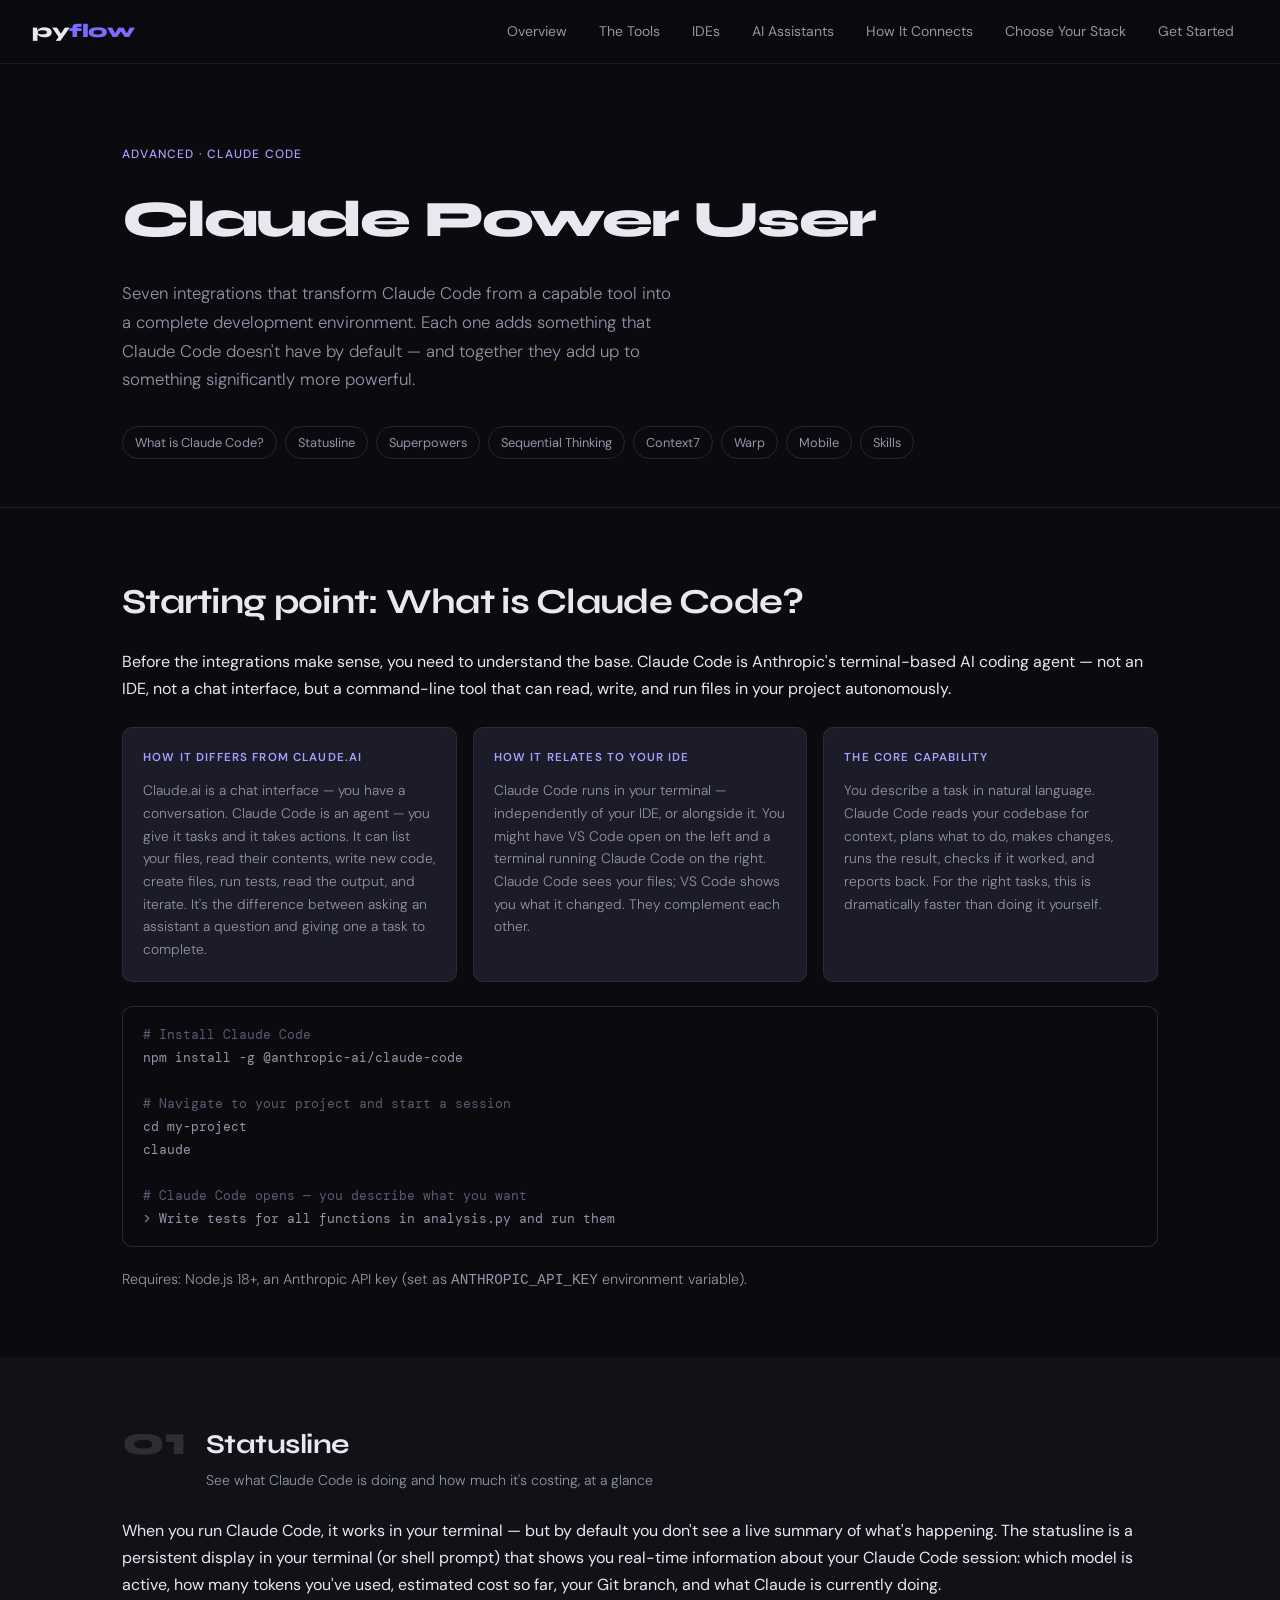
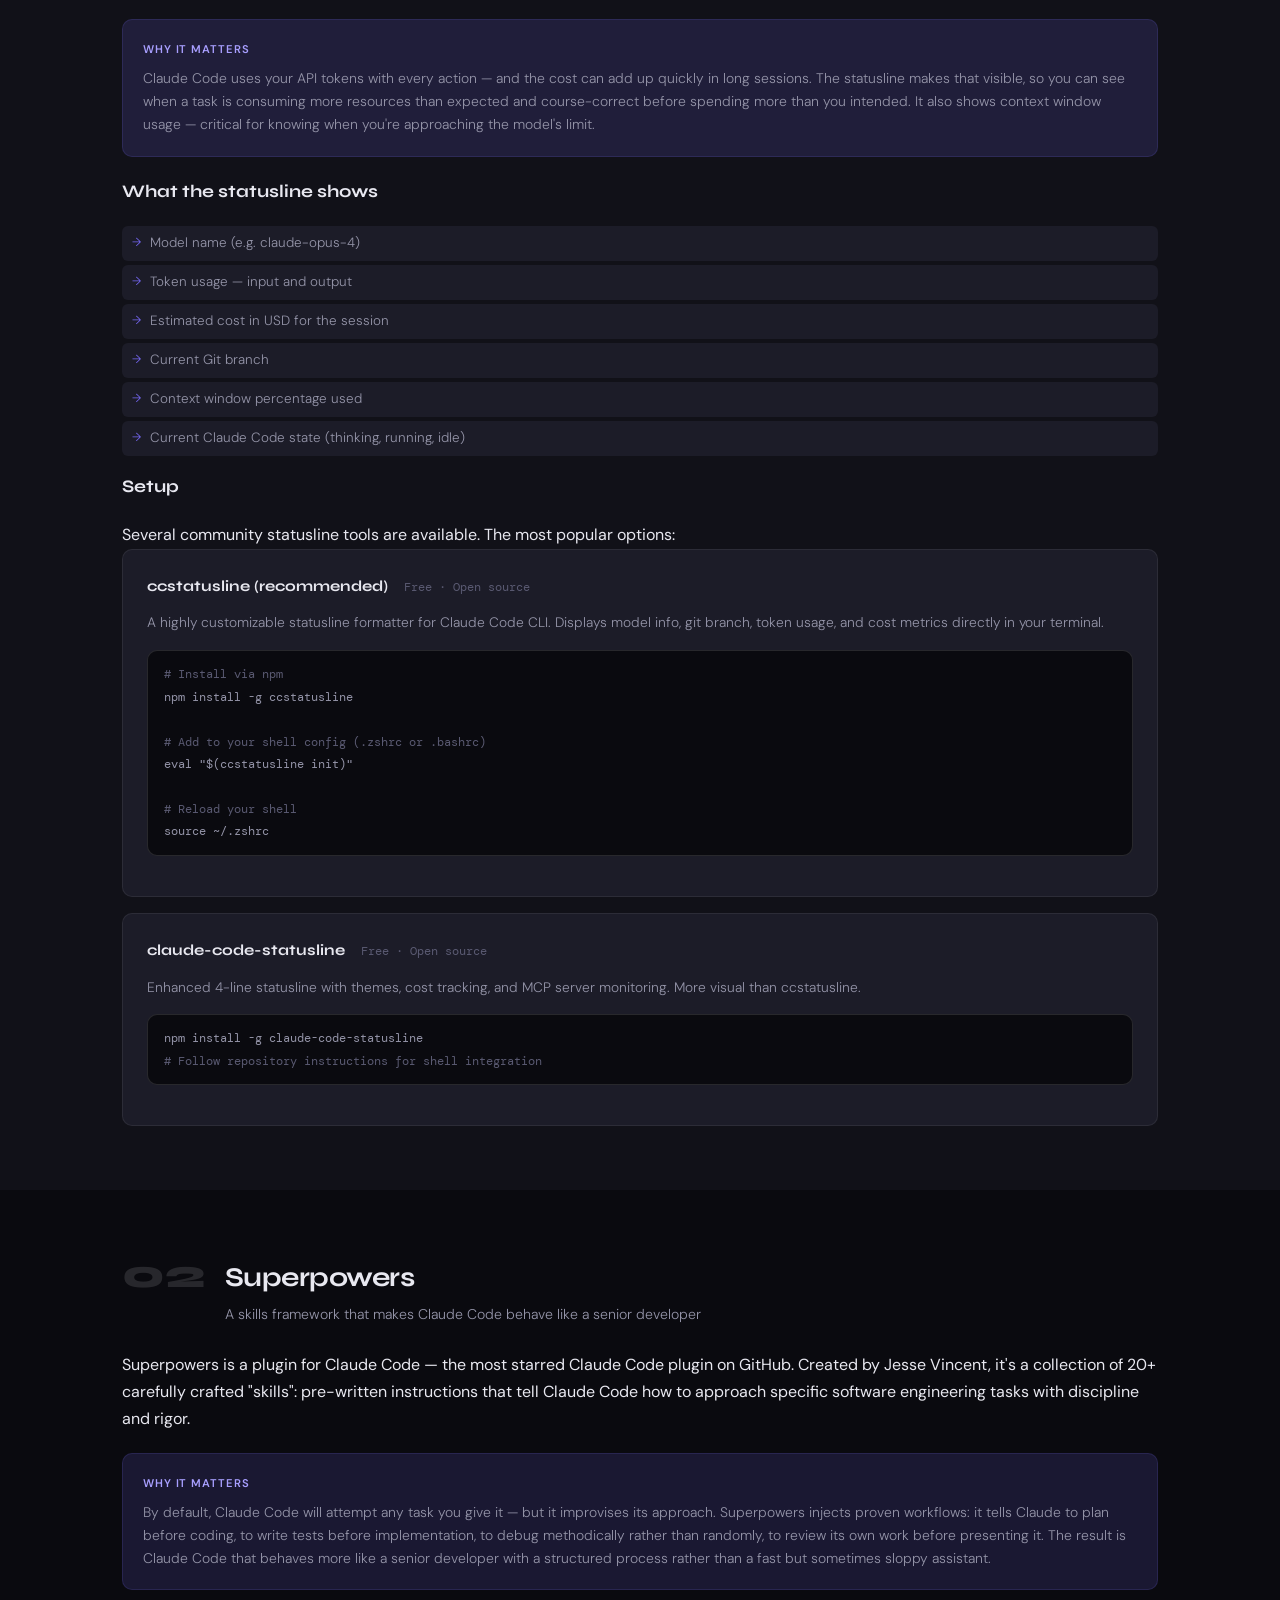
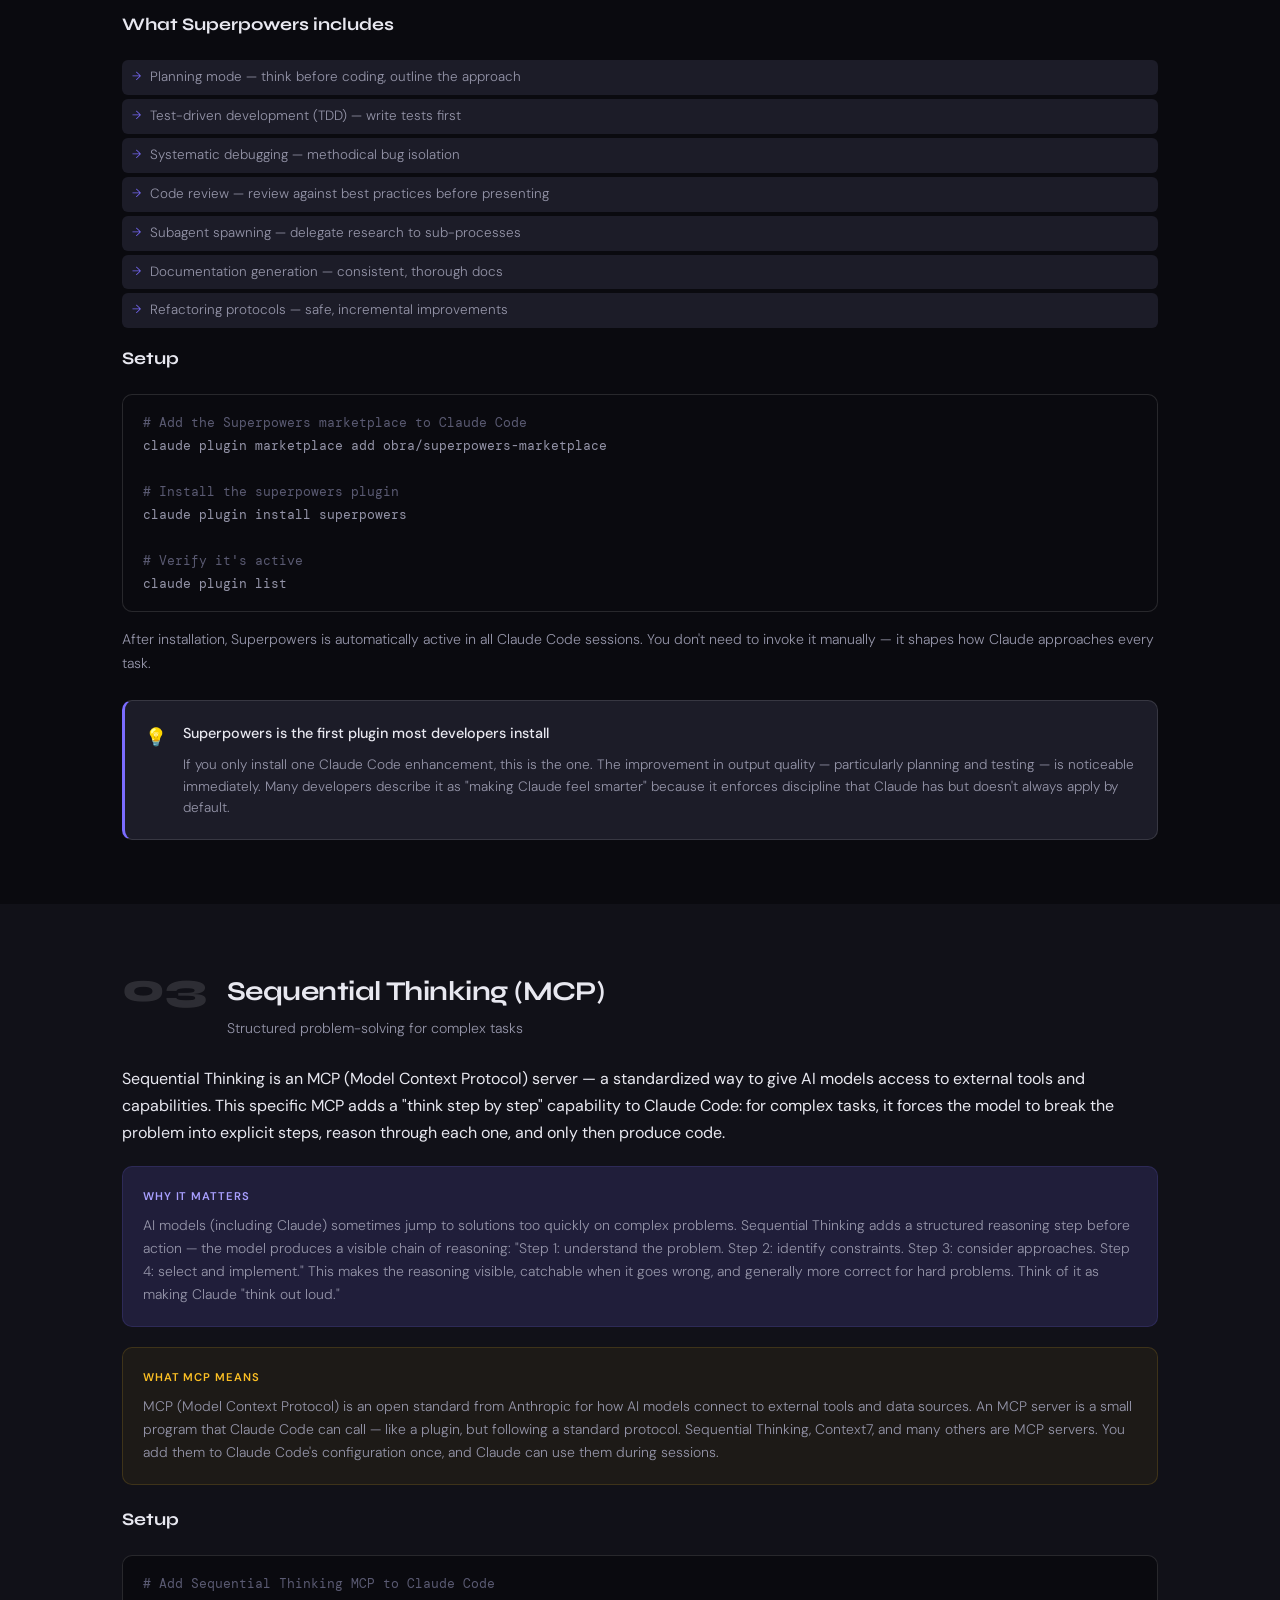
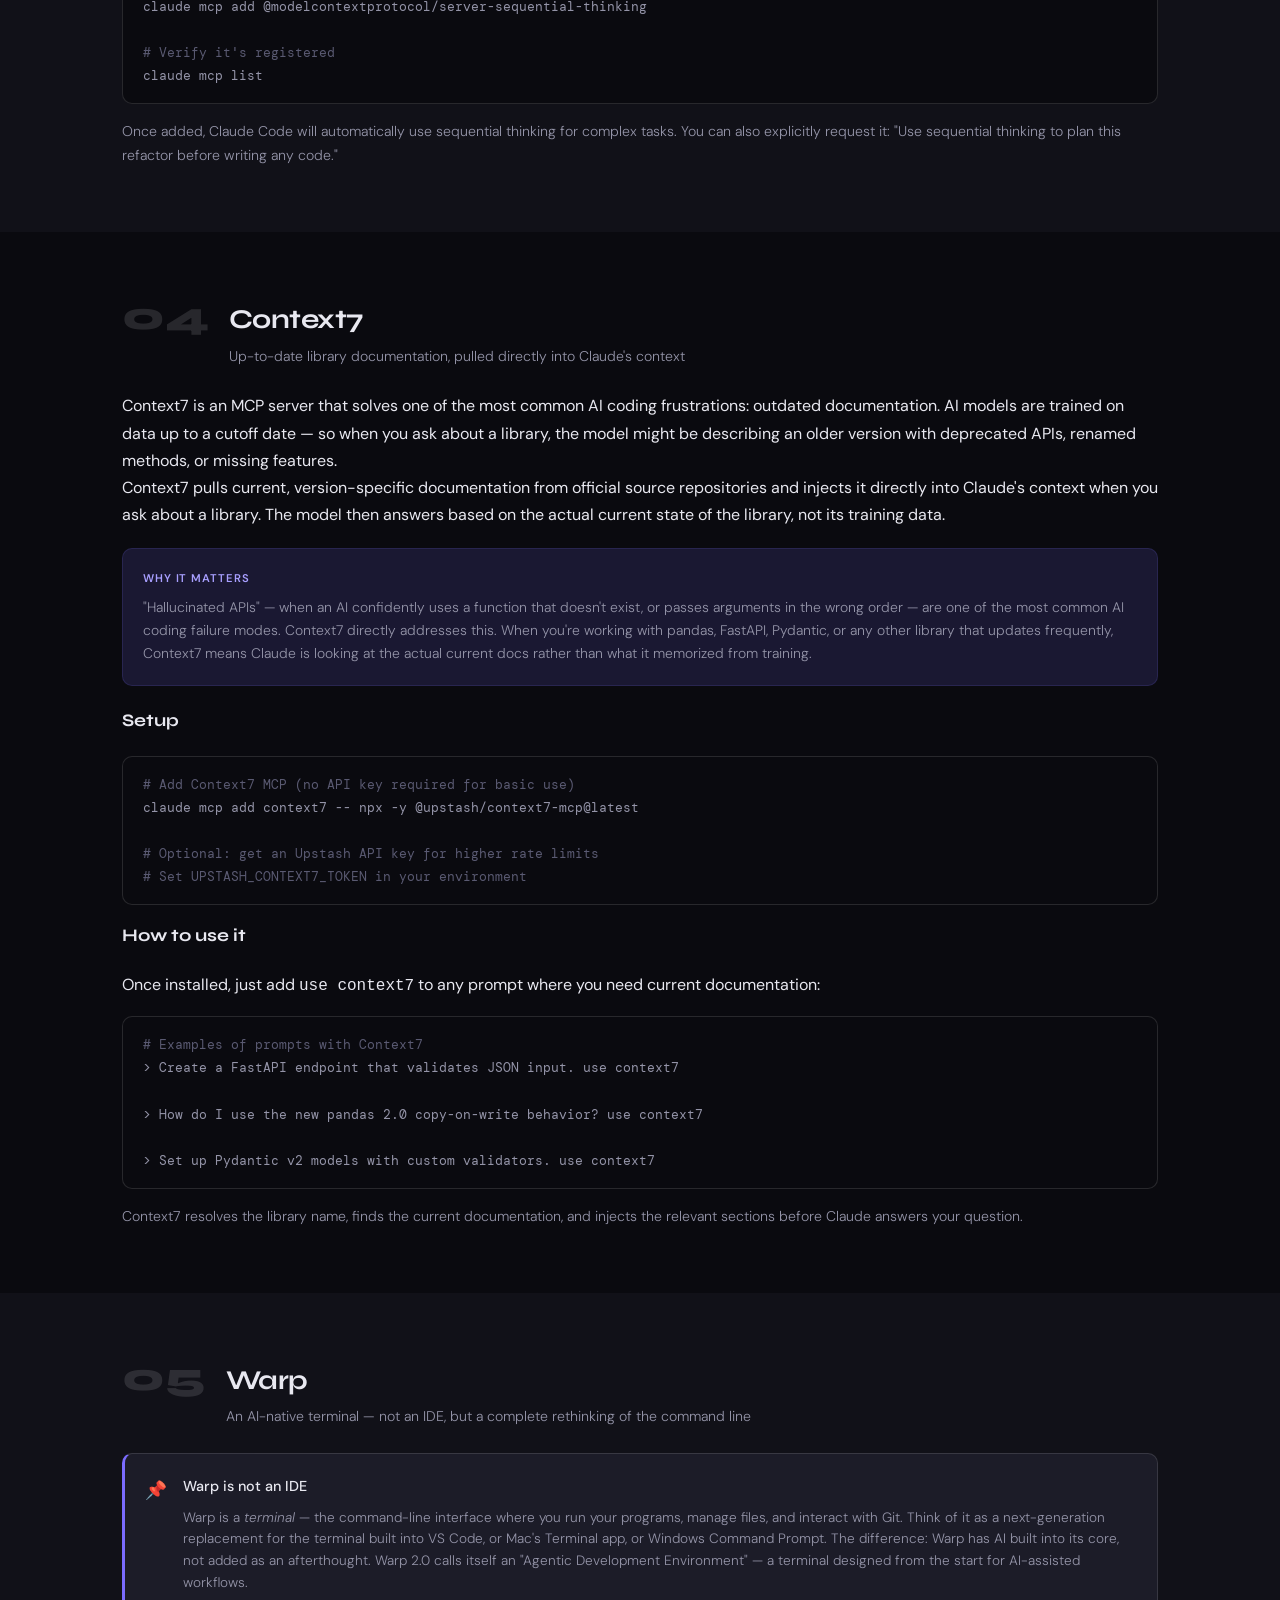
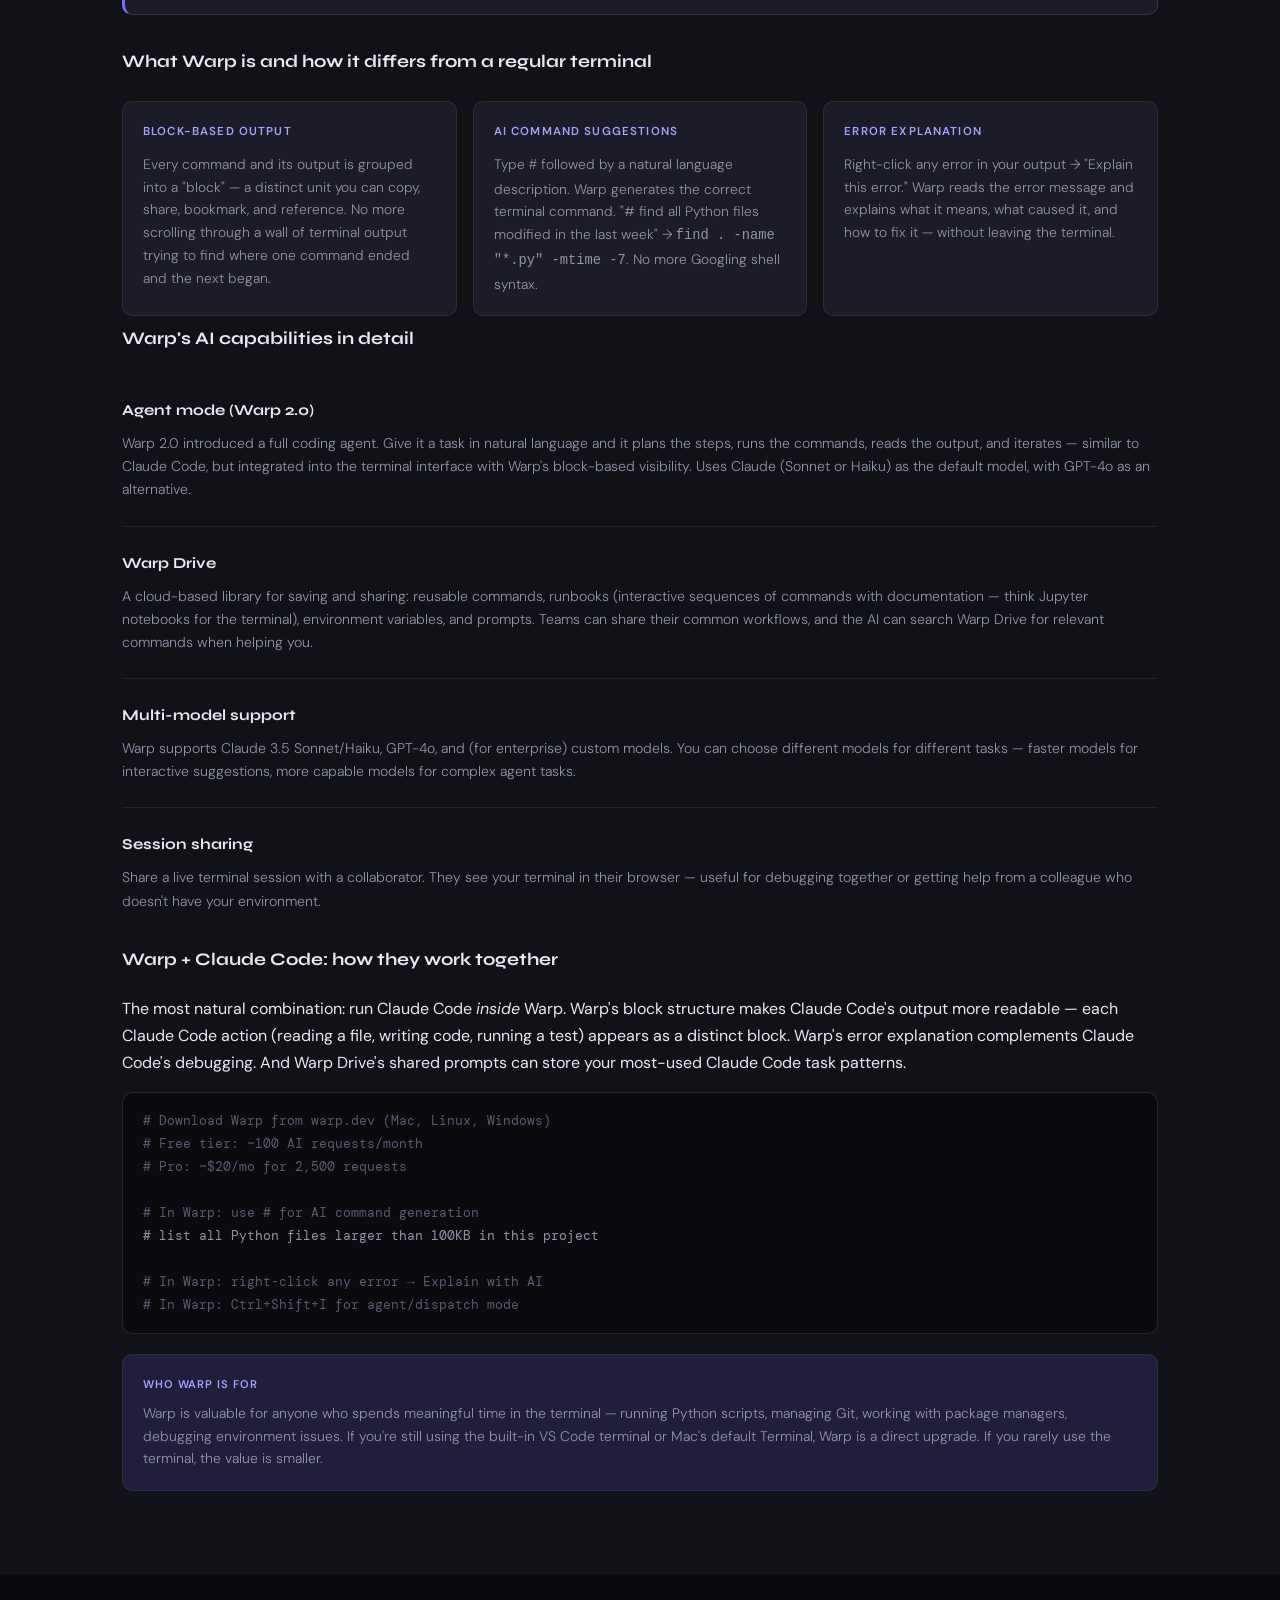
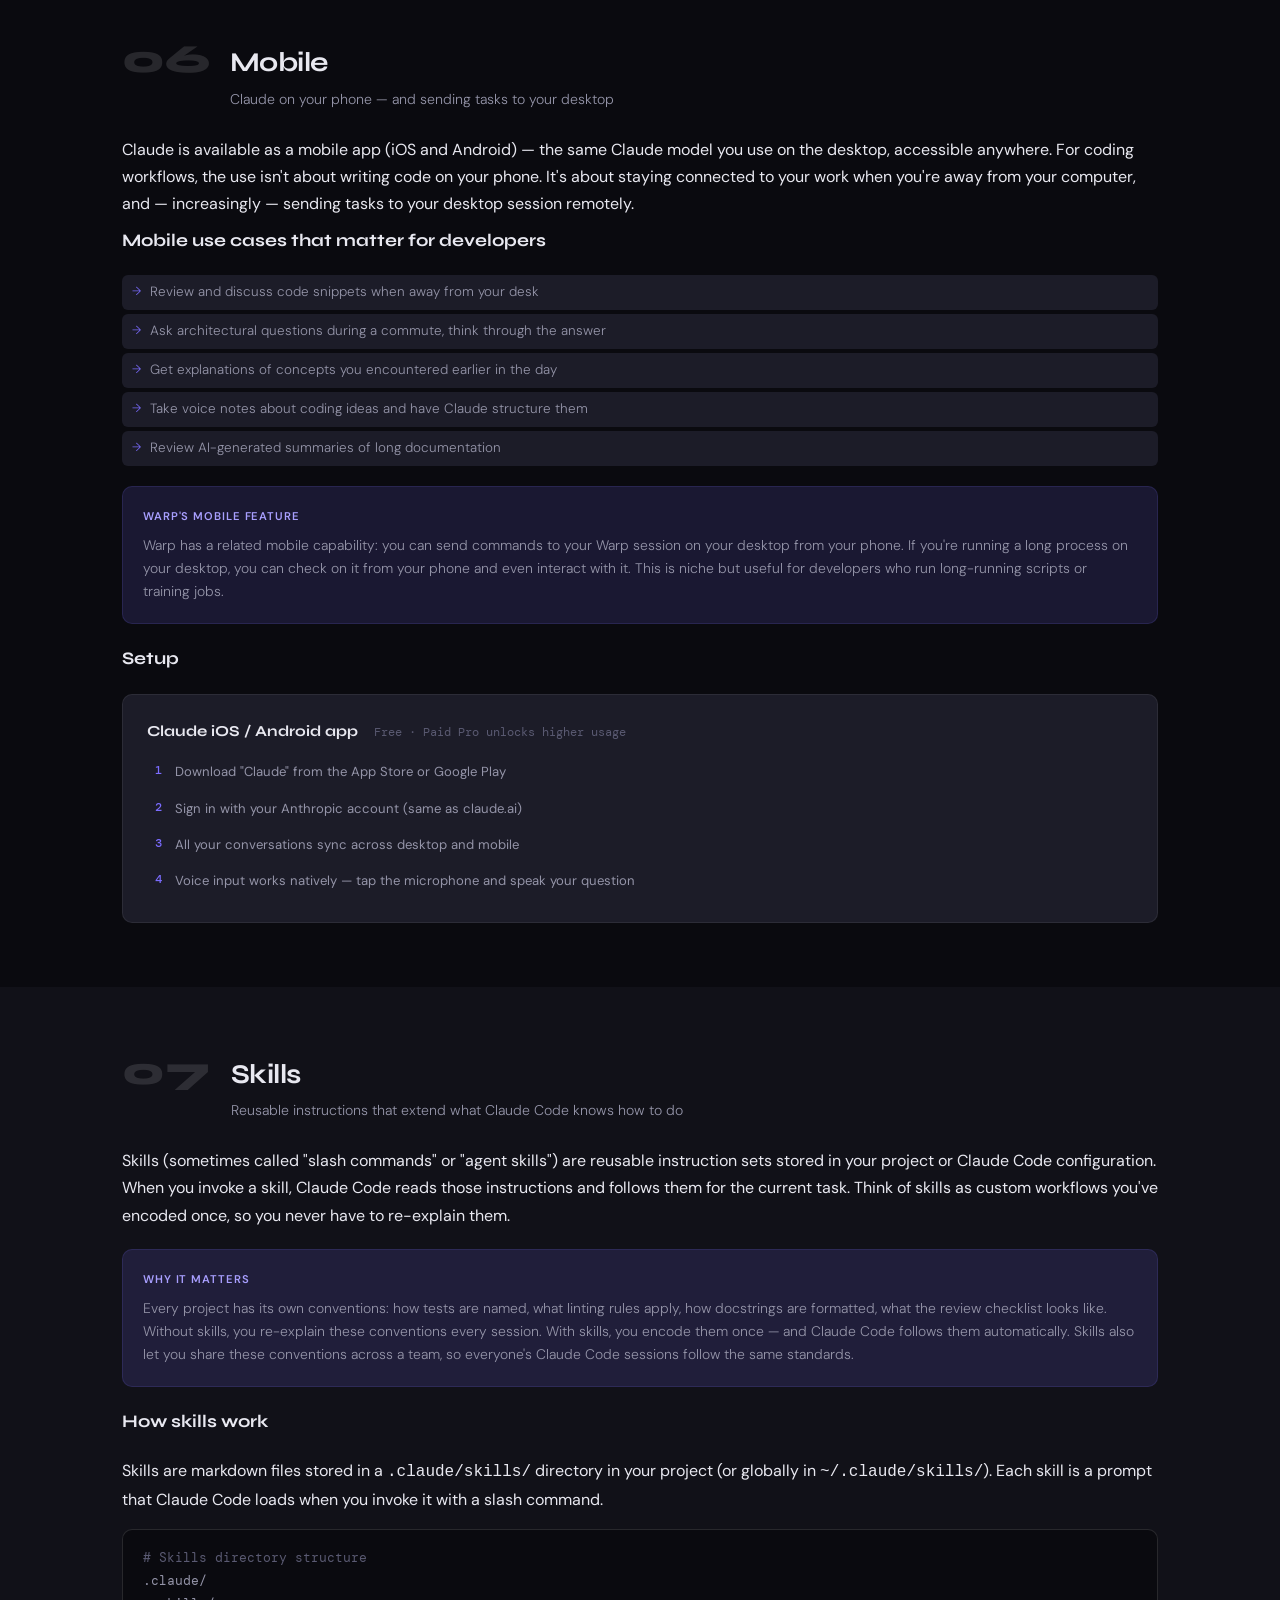
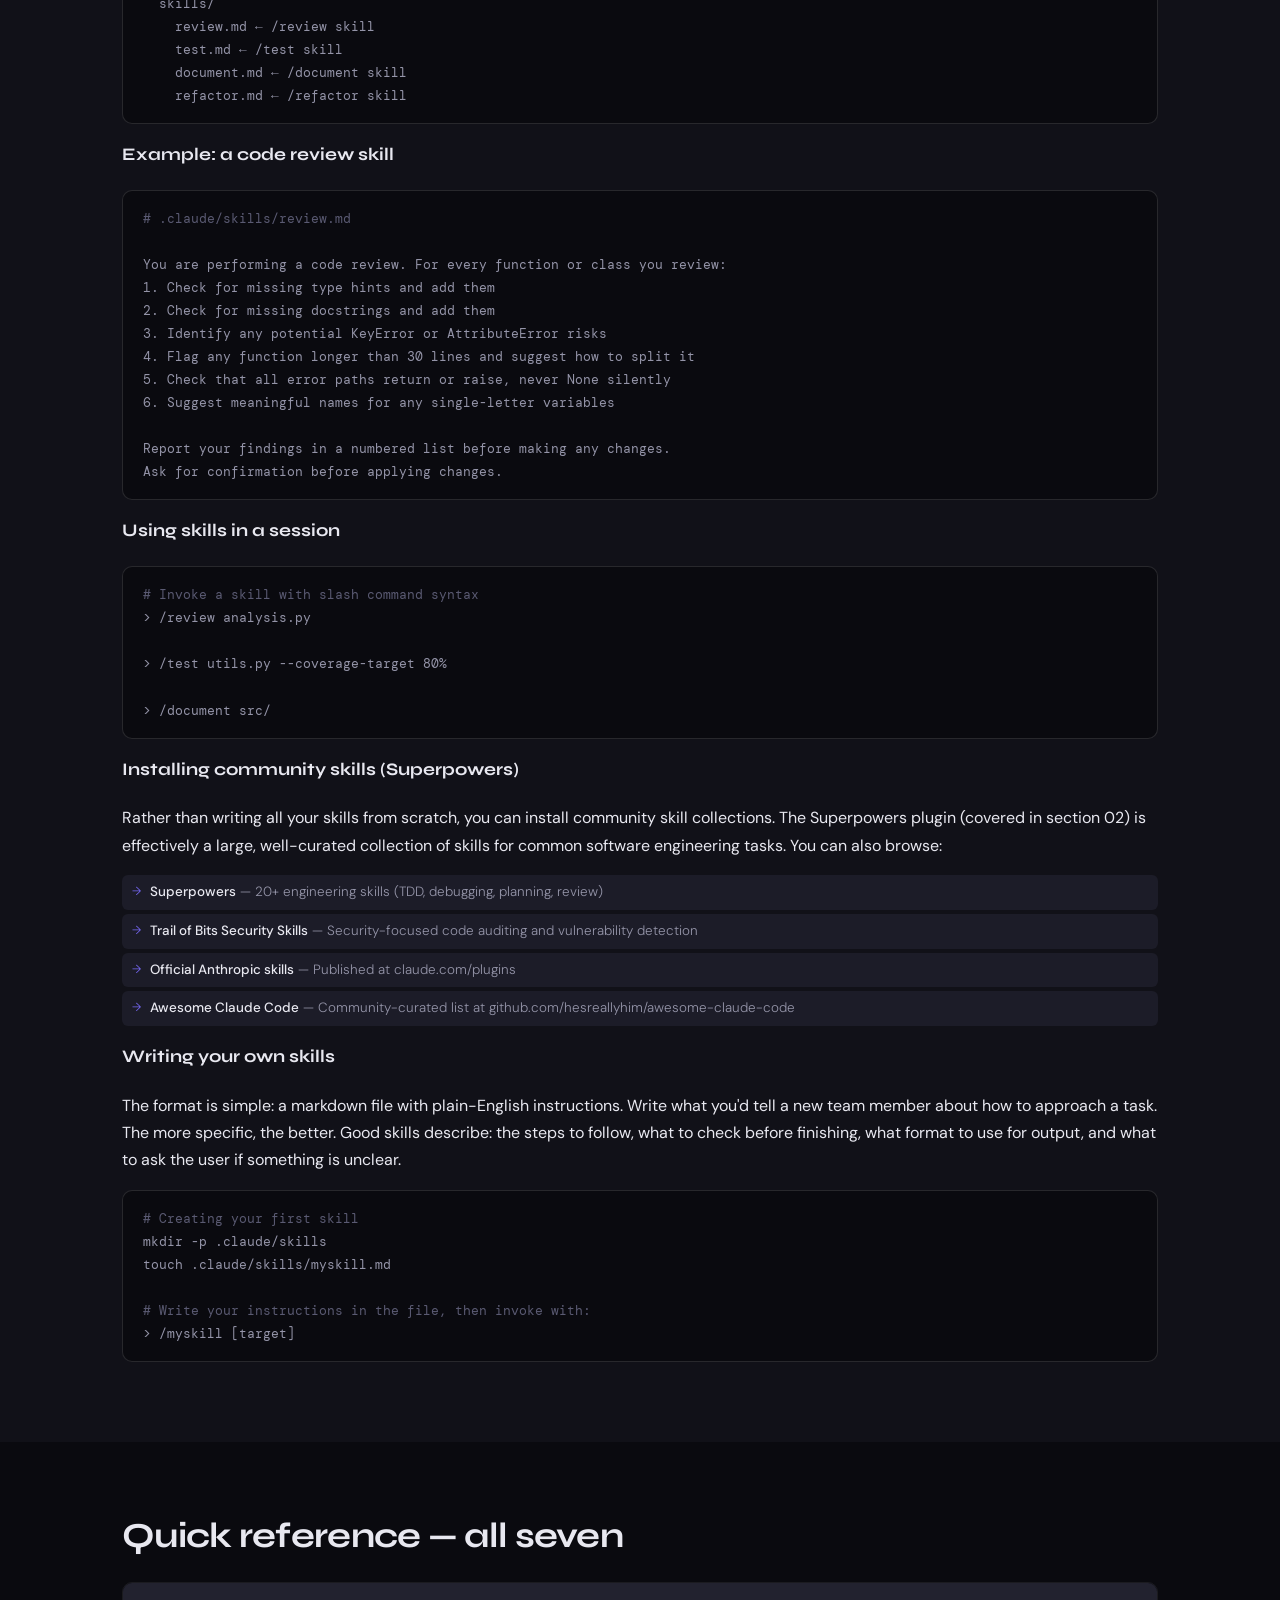
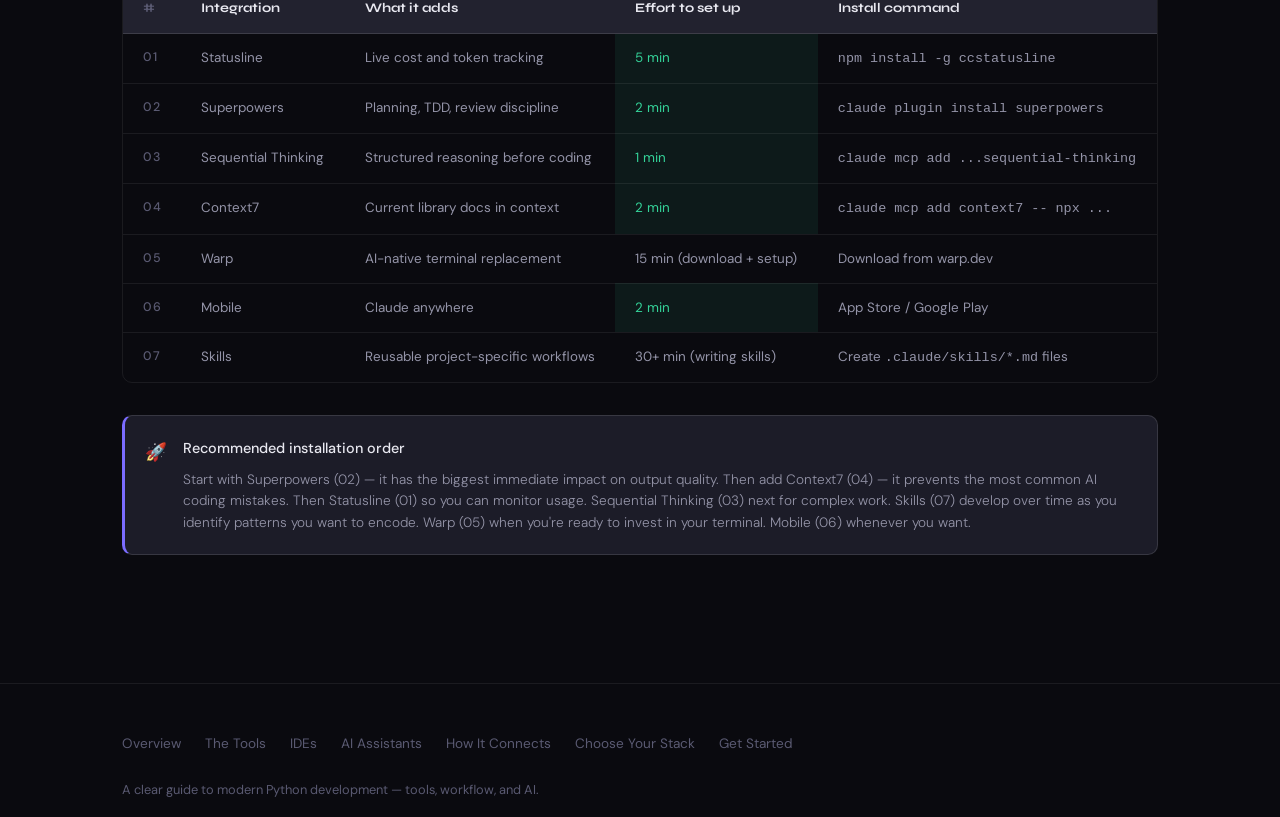
==== claude-power.html @ 57eb4341 "Add files via upload" ====
<!DOCTYPE html>
<html lang="en">
<head>
<meta charset="UTF-8">
<meta name="viewport" content="width=device-width, initial-scale=1.0">
<title>Claude Power User — Advanced Integrations</title>
<link rel="preconnect" href="https://fonts.googleapis.com">
<link href="https://fonts.googleapis.com/css2?family=Syne:wght@400;500;600;700;800&family=DM+Sans:ital,opsz,wght@0,9..40,300;0,9..40,400;0,9..40,500;1,9..40,300&family=DM+Mono:wght@400;500&display=swap" rel="stylesheet">
<link rel="stylesheet" href="style.css">
<link rel="stylesheet" href="ide-styles.css">
</head>
<body>

<nav class="nav">
  <a href="index.html" class="nav-logo">py<span>flow</span></a>
  <div class="nav-links">
    <a href="index.html">Overview</a>
    <a href="tools.html">The Tools</a>
    <a href="ides.html">IDEs</a>
    <a href="ai-assistants.html">AI Assistants</a>
    <a href="workflow.html">How It Connects</a>
    <a href="stacks.html">Choose Your Stack</a>
    <a href="start.html">Get Started</a>
  </div>
  <button class="nav-mobile-toggle" onclick="toggleMobileNav()">☰</button>
</nav>
<div class="mobile-nav" id="mobileNav">
  <a href="index.html">Overview</a>
  <a href="tools.html">The Tools</a>
  <a href="ides.html">IDEs</a>
  <a href="ai-assistants.html">AI Assistants</a>
  <a href="workflow.html">How It Connects</a>
  <a href="stacks.html">Choose Your Stack</a>
  <a href="start.html">Get Started</a>
</div>

<main>

<div class="page-hero" style="border-bottom-color: rgba(123,108,255,0.2);">
  <div class="container">
    <div class="page-eyebrow" style="color: var(--accent2);">Advanced · Claude Code</div>
    <h1 class="page-title">Claude Power User</h1>
    <p class="page-sub">Seven integrations that transform Claude Code from a capable tool into a complete development environment. Each one adds something that Claude Code doesn't have by default — and together they add up to something significantly more powerful.</p>
    <div class="toc">
      <a href="#what-is-claude-code">What is Claude Code?</a>
      <a href="#statusline">Statusline</a>
      <a href="#superpowers">Superpowers</a>
      <a href="#thinking">Sequential Thinking</a>
      <a href="#context7">Context7</a>
      <a href="#warp">Warp</a>
      <a href="#mobile">Mobile</a>
      <a href="#skills">Skills</a>
    </div>
  </div>
</div>

<!-- What is Claude Code -->
<section class="tool-section" id="what-is-claude-code">
  <div class="container">
    <h2 class="section-title">Starting point: What is Claude Code?</h2>
    <p>Before the integrations make sense, you need to understand the base. Claude Code is Anthropic's terminal-based AI coding agent — not an IDE, not a chat interface, but a command-line tool that can read, write, and run files in your project autonomously.</p>

    <div class="ide-explainer-grid">
      <div class="ide-explainer-card">
        <div class="iec-label">How it differs from claude.ai</div>
        <p>Claude.ai is a chat interface — you have a conversation. Claude Code is an agent — you give it tasks and it takes actions. It can list your files, read their contents, write new code, create files, run tests, read the output, and iterate. It's the difference between asking an assistant a question and giving one a task to complete.</p>
      </div>
      <div class="ide-explainer-card">
        <div class="iec-label">How it relates to your IDE</div>
        <p>Claude Code runs in your terminal — independently of your IDE, or alongside it. You might have VS Code open on the left and a terminal running Claude Code on the right. Claude Code sees your files; VS Code shows you what it changed. They complement each other.</p>
      </div>
      <div class="ide-explainer-card">
        <div class="iec-label">The core capability</div>
        <p>You describe a task in natural language. Claude Code reads your codebase for context, plans what to do, makes changes, runs the result, checks if it worked, and reports back. For the right tasks, this is dramatically faster than doing it yourself.</p>
      </div>
    </div>

    <div class="code-block" style="margin-top: 1.5rem;">
      <div class="code-comment"># Install Claude Code</div>
      npm install -g @anthropic-ai/claude-code<br><br>
      <div class="code-comment"># Navigate to your project and start a session</div>
      cd my-project<br>
      claude<br><br>
      <div class="code-comment"># Claude Code opens — you describe what you want</div>
      > Write tests for all functions in analysis.py and run them
    </div>

    <p style="margin-top: 1.25rem; color: var(--text2); font-size: 0.9rem; font-weight: 300;">Requires: Node.js 18+, an Anthropic API key (set as <code>ANTHROPIC_API_KEY</code> environment variable).</p>
  </div>
</section>

<!-- Statusline -->
<section class="tool-section alt-bg" id="statusline">
  <div class="container">
    <div class="integration-header">
      <div class="int-num">01</div>
      <div>
        <h2>Statusline</h2>
        <div class="int-sub">See what Claude Code is doing and how much it's costing, at a glance</div>
      </div>
    </div>

    <p>When you run Claude Code, it works in your terminal — but by default you don't see a live summary of what's happening. The statusline is a persistent display in your terminal (or shell prompt) that shows you real-time information about your Claude Code session: which model is active, how many tokens you've used, estimated cost so far, your Git branch, and what Claude is currently doing.</p>

    <div class="int-why">
      <div class="int-why-label">Why it matters</div>
      <p>Claude Code uses your API tokens with every action — and the cost can add up quickly in long sessions. The statusline makes that visible, so you can see when a task is consuming more resources than expected and course-correct before spending more than you intended. It also shows context window usage — critical for knowing when you're approaching the model's limit.</p>
    </div>

    <h3 class="sub-section-title">What the statusline shows</h3>
    <div class="int-features">
      <div class="int-feature">Model name (e.g. claude-opus-4)</div>
      <div class="int-feature">Token usage — input and output</div>
      <div class="int-feature">Estimated cost in USD for the session</div>
      <div class="int-feature">Current Git branch</div>
      <div class="int-feature">Context window percentage used</div>
      <div class="int-feature">Current Claude Code state (thinking, running, idle)</div>
    </div>

    <h3 class="sub-section-title">Setup</h3>
    <p>Several community statusline tools are available. The most popular options:</p>

    <div class="setup-options">
      <div class="setup-option">
        <div class="so-header">
          <div class="so-name">ccstatusline (recommended)</div>
          <div class="so-cost">Free · Open source</div>
        </div>
        <p>A highly customizable statusline formatter for Claude Code CLI. Displays model info, git branch, token usage, and cost metrics directly in your terminal.</p>
        <div class="code-block small">
          <div class="code-comment"># Install via npm</div>
          npm install -g ccstatusline<br><br>
          <div class="code-comment"># Add to your shell config (.zshrc or .bashrc)</div>
          eval "$(ccstatusline init)"<br><br>
          <div class="code-comment"># Reload your shell</div>
          source ~/.zshrc
        </div>
      </div>
      <div class="setup-option">
        <div class="so-header">
          <div class="so-name">claude-code-statusline</div>
          <div class="so-cost">Free · Open source</div>
        </div>
        <p>Enhanced 4-line statusline with themes, cost tracking, and MCP server monitoring. More visual than ccstatusline.</p>
        <div class="code-block small">
          npm install -g claude-code-statusline<br>
          <div class="code-comment"># Follow repository instructions for shell integration</div>
        </div>
      </div>
    </div>
  </div>
</section>

<!-- Superpowers -->
<section class="tool-section" id="superpowers">
  <div class="container">
    <div class="integration-header">
      <div class="int-num">02</div>
      <div>
        <h2>Superpowers</h2>
        <div class="int-sub">A skills framework that makes Claude Code behave like a senior developer</div>
      </div>
    </div>

    <p>Superpowers is a plugin for Claude Code — the most starred Claude Code plugin on GitHub. Created by Jesse Vincent, it's a collection of 20+ carefully crafted "skills": pre-written instructions that tell Claude Code how to approach specific software engineering tasks with discipline and rigor.</p>

    <div class="int-why">
      <div class="int-why-label">Why it matters</div>
      <p>By default, Claude Code will attempt any task you give it — but it improvises its approach. Superpowers injects proven workflows: it tells Claude to plan before coding, to write tests before implementation, to debug methodically rather than randomly, to review its own work before presenting it. The result is Claude Code that behaves more like a senior developer with a structured process rather than a fast but sometimes sloppy assistant.</p>
    </div>

    <h3 class="sub-section-title">What Superpowers includes</h3>
    <div class="int-features">
      <div class="int-feature">Planning mode — think before coding, outline the approach</div>
      <div class="int-feature">Test-driven development (TDD) — write tests first</div>
      <div class="int-feature">Systematic debugging — methodical bug isolation</div>
      <div class="int-feature">Code review — review against best practices before presenting</div>
      <div class="int-feature">Subagent spawning — delegate research to sub-processes</div>
      <div class="int-feature">Documentation generation — consistent, thorough docs</div>
      <div class="int-feature">Refactoring protocols — safe, incremental improvements</div>
    </div>

    <h3 class="sub-section-title">Setup</h3>
    <div class="code-block">
      <div class="code-comment"># Add the Superpowers marketplace to Claude Code</div>
      claude plugin marketplace add obra/superpowers-marketplace<br><br>
      <div class="code-comment"># Install the superpowers plugin</div>
      claude plugin install superpowers<br><br>
      <div class="code-comment"># Verify it's active</div>
      claude plugin list
    </div>
    <p style="margin-top: 0.75rem; font-size: 0.88rem; color: var(--text2); font-weight: 300;">After installation, Superpowers is automatically active in all Claude Code sessions. You don't need to invoke it manually — it shapes how Claude approaches every task.</p>

    <div class="callout">
      <div class="callout-icon">💡</div>
      <div>
        <strong>Superpowers is the first plugin most developers install</strong>
        <p>If you only install one Claude Code enhancement, this is the one. The improvement in output quality — particularly planning and testing — is noticeable immediately. Many developers describe it as "making Claude feel smarter" because it enforces discipline that Claude has but doesn't always apply by default.</p>
      </div>
    </div>
  </div>
</section>

<!-- Sequential Thinking -->
<section class="tool-section alt-bg" id="thinking">
  <div class="container">
    <div class="integration-header">
      <div class="int-num">03</div>
      <div>
        <h2>Sequential Thinking (MCP)</h2>
        <div class="int-sub">Structured problem-solving for complex tasks</div>
      </div>
    </div>

    <p>Sequential Thinking is an MCP (Model Context Protocol) server — a standardized way to give AI models access to external tools and capabilities. This specific MCP adds a "think step by step" capability to Claude Code: for complex tasks, it forces the model to break the problem into explicit steps, reason through each one, and only then produce code.</p>

    <div class="int-why">
      <div class="int-why-label">Why it matters</div>
      <p>AI models (including Claude) sometimes jump to solutions too quickly on complex problems. Sequential Thinking adds a structured reasoning step before action — the model produces a visible chain of reasoning: "Step 1: understand the problem. Step 2: identify constraints. Step 3: consider approaches. Step 4: select and implement." This makes the reasoning visible, catchable when it goes wrong, and generally more correct for hard problems. Think of it as making Claude "think out loud."</p>
    </div>

    <div class="int-why" style="background: rgba(251,191,36,0.05); border-color: rgba(251,191,36,0.15);">
      <div class="int-why-label" style="color: var(--neutral);">What MCP means</div>
      <p>MCP (Model Context Protocol) is an open standard from Anthropic for how AI models connect to external tools and data sources. An MCP server is a small program that Claude Code can call — like a plugin, but following a standard protocol. Sequential Thinking, Context7, and many others are MCP servers. You add them to Claude Code's configuration once, and Claude can use them during sessions.</p>
    </div>

    <h3 class="sub-section-title">Setup</h3>
    <div class="code-block">
      <div class="code-comment"># Add Sequential Thinking MCP to Claude Code</div>
      claude mcp add @modelcontextprotocol/server-sequential-thinking<br><br>
      <div class="code-comment"># Verify it's registered</div>
      claude mcp list
    </div>
    <p style="margin-top: 0.75rem; font-size: 0.88rem; color: var(--text2); font-weight: 300;">Once added, Claude Code will automatically use sequential thinking for complex tasks. You can also explicitly request it: "Use sequential thinking to plan this refactor before writing any code."</p>
  </div>
</section>

<!-- Context7 -->
<section class="tool-section" id="context7">
  <div class="container">
    <div class="integration-header">
      <div class="int-num">04</div>
      <div>
        <h2>Context7</h2>
        <div class="int-sub">Up-to-date library documentation, pulled directly into Claude's context</div>
      </div>
    </div>

    <p>Context7 is an MCP server that solves one of the most common AI coding frustrations: outdated documentation. AI models are trained on data up to a cutoff date — so when you ask about a library, the model might be describing an older version with deprecated APIs, renamed methods, or missing features.</p>

    <p>Context7 pulls current, version-specific documentation from official source repositories and injects it directly into Claude's context when you ask about a library. The model then answers based on the actual current state of the library, not its training data.</p>

    <div class="int-why">
      <div class="int-why-label">Why it matters</div>
      <p>"Hallucinated APIs" — when an AI confidently uses a function that doesn't exist, or passes arguments in the wrong order — are one of the most common AI coding failure modes. Context7 directly addresses this. When you're working with pandas, FastAPI, Pydantic, or any other library that updates frequently, Context7 means Claude is looking at the actual current docs rather than what it memorized from training.</p>
    </div>

    <h3 class="sub-section-title">Setup</h3>
    <div class="code-block">
      <div class="code-comment"># Add Context7 MCP (no API key required for basic use)</div>
      claude mcp add context7 -- npx -y @upstash/context7-mcp@latest<br><br>
      <div class="code-comment"># Optional: get an Upstash API key for higher rate limits</div>
      <div class="code-comment"># Set UPSTASH_CONTEXT7_TOKEN in your environment</div>
    </div>

    <h3 class="sub-section-title">How to use it</h3>
    <p>Once installed, just add <code>use context7</code> to any prompt where you need current documentation:</p>
    <div class="code-block">
      <div class="code-comment"># Examples of prompts with Context7</div>
      > Create a FastAPI endpoint that validates JSON input. use context7<br><br>
      > How do I use the new pandas 2.0 copy-on-write behavior? use context7<br><br>
      > Set up Pydantic v2 models with custom validators. use context7
    </div>
    <p style="margin-top: 0.75rem; font-size: 0.88rem; color: var(--text2); font-weight: 300;">Context7 resolves the library name, finds the current documentation, and injects the relevant sections before Claude answers your question.</p>
  </div>
</section>

<!-- Warp -->
<section class="tool-section alt-bg" id="warp">
  <div class="container">
    <div class="integration-header">
      <div class="int-num">05</div>
      <div>
        <h2>Warp</h2>
        <div class="int-sub">An AI-native terminal — not an IDE, but a complete rethinking of the command line</div>
      </div>
    </div>

    <div class="callout" style="margin-bottom: 2rem;">
      <div class="callout-icon">📌</div>
      <div>
        <strong>Warp is not an IDE</strong>
        <p>Warp is a <em>terminal</em> — the command-line interface where you run your programs, manage files, and interact with Git. Think of it as a next-generation replacement for the terminal built into VS Code, or Mac's Terminal app, or Windows Command Prompt. The difference: Warp has AI built into its core, not added as an afterthought. Warp 2.0 calls itself an "Agentic Development Environment" — a terminal designed from the start for AI-assisted workflows.</p>
      </div>
    </div>

    <h3 class="sub-section-title">What Warp is and how it differs from a regular terminal</h3>

    <div class="ide-explainer-grid">
      <div class="ide-explainer-card">
        <div class="iec-label">Block-based output</div>
        <p>Every command and its output is grouped into a "block" — a distinct unit you can copy, share, bookmark, and reference. No more scrolling through a wall of terminal output trying to find where one command ended and the next began.</p>
      </div>
      <div class="ide-explainer-card">
        <div class="iec-label">AI command suggestions</div>
        <p>Type <code>#</code> followed by a natural language description. Warp generates the correct terminal command. "# find all Python files modified in the last week" → <code>find . -name "*.py" -mtime -7</code>. No more Googling shell syntax.</p>
      </div>
      <div class="ide-explainer-card">
        <div class="iec-label">Error explanation</div>
        <p>Right-click any error in your output → "Explain this error." Warp reads the error message and explains what it means, what caused it, and how to fix it — without leaving the terminal.</p>
      </div>
    </div>

    <h3 class="sub-section-title">Warp's AI capabilities in detail</h3>

    <div class="depth-items">
      <div class="depth-item">
        <h3>Agent mode (Warp 2.0)</h3>
        <p>Warp 2.0 introduced a full coding agent. Give it a task in natural language and it plans the steps, runs the commands, reads the output, and iterates — similar to Claude Code, but integrated into the terminal interface with Warp's block-based visibility. Uses Claude (Sonnet or Haiku) as the default model, with GPT-4o as an alternative.</p>
      </div>
      <div class="depth-item">
        <h3>Warp Drive</h3>
        <p>A cloud-based library for saving and sharing: reusable commands, runbooks (interactive sequences of commands with documentation — think Jupyter notebooks for the terminal), environment variables, and prompts. Teams can share their common workflows, and the AI can search Warp Drive for relevant commands when helping you.</p>
      </div>
      <div class="depth-item">
        <h3>Multi-model support</h3>
        <p>Warp supports Claude 3.5 Sonnet/Haiku, GPT-4o, and (for enterprise) custom models. You can choose different models for different tasks — faster models for interactive suggestions, more capable models for complex agent tasks.</p>
      </div>
      <div class="depth-item">
        <h3>Session sharing</h3>
        <p>Share a live terminal session with a collaborator. They see your terminal in their browser — useful for debugging together or getting help from a colleague who doesn't have your environment.</p>
      </div>
    </div>

    <h3 class="sub-section-title">Warp + Claude Code: how they work together</h3>
    <p>The most natural combination: run Claude Code <em>inside</em> Warp. Warp's block structure makes Claude Code's output more readable — each Claude Code action (reading a file, writing code, running a test) appears as a distinct block. Warp's error explanation complements Claude Code's debugging. And Warp Drive's shared prompts can store your most-used Claude Code task patterns.</p>

    <div class="code-block">
      <div class="code-comment"># Download Warp from warp.dev (Mac, Linux, Windows)</div>
      <div class="code-comment"># Free tier: ~100 AI requests/month</div>
      <div class="code-comment"># Pro: ~$20/mo for 2,500 requests</div>
      <br>
      <div class="code-comment"># In Warp: use # for AI command generation</div>
      # list all Python files larger than 100KB in this project<br><br>
      <div class="code-comment"># In Warp: right-click any error → Explain with AI</div>
      <div class="code-comment"># In Warp: Ctrl+Shift+I for agent/dispatch mode</div>
    </div>

    <div class="int-why">
      <div class="int-why-label">Who Warp is for</div>
      <p>Warp is valuable for anyone who spends meaningful time in the terminal — running Python scripts, managing Git, working with package managers, debugging environment issues. If you're still using the built-in VS Code terminal or Mac's default Terminal, Warp is a direct upgrade. If you rarely use the terminal, the value is smaller.</p>
    </div>
  </div>
</section>

<!-- Mobile -->
<section class="tool-section" id="mobile">
  <div class="container">
    <div class="integration-header">
      <div class="int-num">06</div>
      <div>
        <h2>Mobile</h2>
        <div class="int-sub">Claude on your phone — and sending tasks to your desktop</div>
      </div>
    </div>

    <p>Claude is available as a mobile app (iOS and Android) — the same Claude model you use on the desktop, accessible anywhere. For coding workflows, the use isn't about writing code on your phone. It's about staying connected to your work when you're away from your computer, and — increasingly — sending tasks to your desktop session remotely.</p>

    <h3 class="sub-section-title">Mobile use cases that matter for developers</h3>

    <div class="int-features">
      <div class="int-feature">Review and discuss code snippets when away from your desk</div>
      <div class="int-feature">Ask architectural questions during a commute, think through the answer</div>
      <div class="int-feature">Get explanations of concepts you encountered earlier in the day</div>
      <div class="int-feature">Take voice notes about coding ideas and have Claude structure them</div>
      <div class="int-feature">Review AI-generated summaries of long documentation</div>
    </div>

    <div class="int-why">
      <div class="int-why-label">Warp's mobile feature</div>
      <p>Warp has a related mobile capability: you can send commands to your Warp session on your desktop from your phone. If you're running a long process on your desktop, you can check on it from your phone and even interact with it. This is niche but useful for developers who run long-running scripts or training jobs.</p>
    </div>

    <h3 class="sub-section-title">Setup</h3>
    <div class="setup-options">
      <div class="setup-option">
        <div class="so-header">
          <div class="so-name">Claude iOS / Android app</div>
          <div class="so-cost">Free · Paid Pro unlocks higher usage</div>
        </div>
        <div class="so-steps">
          <div class="so-step">Download "Claude" from the App Store or Google Play</div>
          <div class="so-step">Sign in with your Anthropic account (same as claude.ai)</div>
          <div class="so-step">All your conversations sync across desktop and mobile</div>
          <div class="so-step">Voice input works natively — tap the microphone and speak your question</div>
        </div>
      </div>
    </div>
  </div>
</section>

<!-- Skills -->
<section class="tool-section alt-bg" id="skills">
  <div class="container">
    <div class="integration-header">
      <div class="int-num">07</div>
      <div>
        <h2>Skills</h2>
        <div class="int-sub">Reusable instructions that extend what Claude Code knows how to do</div>
      </div>
    </div>

    <p>Skills (sometimes called "slash commands" or "agent skills") are reusable instruction sets stored in your project or Claude Code configuration. When you invoke a skill, Claude Code reads those instructions and follows them for the current task. Think of skills as custom workflows you've encoded once, so you never have to re-explain them.</p>

    <div class="int-why">
      <div class="int-why-label">Why it matters</div>
      <p>Every project has its own conventions: how tests are named, what linting rules apply, how docstrings are formatted, what the review checklist looks like. Without skills, you re-explain these conventions every session. With skills, you encode them once — and Claude Code follows them automatically. Skills also let you share these conventions across a team, so everyone's Claude Code sessions follow the same standards.</p>
    </div>

    <h3 class="sub-section-title">How skills work</h3>
    <p>Skills are markdown files stored in a <code>.claude/skills/</code> directory in your project (or globally in <code>~/.claude/skills/</code>). Each skill is a prompt that Claude Code loads when you invoke it with a slash command.</p>

    <div class="code-block">
      <div class="code-comment"># Skills directory structure</div>
      .claude/<br>
      &nbsp;&nbsp;skills/<br>
      &nbsp;&nbsp;&nbsp;&nbsp;review.md       ← /review skill<br>
      &nbsp;&nbsp;&nbsp;&nbsp;test.md         ← /test skill<br>
      &nbsp;&nbsp;&nbsp;&nbsp;document.md     ← /document skill<br>
      &nbsp;&nbsp;&nbsp;&nbsp;refactor.md     ← /refactor skill
    </div>

    <h3 class="sub-section-title">Example: a code review skill</h3>
    <div class="code-block">
      <div class="code-comment"># .claude/skills/review.md</div>
      <br>
      You are performing a code review. For every function or class you review:<br>
      1. Check for missing type hints and add them<br>
      2. Check for missing docstrings and add them<br>
      3. Identify any potential KeyError or AttributeError risks<br>
      4. Flag any function longer than 30 lines and suggest how to split it<br>
      5. Check that all error paths return or raise, never None silently<br>
      6. Suggest meaningful names for any single-letter variables<br>
      <br>
      Report your findings in a numbered list before making any changes.<br>
      Ask for confirmation before applying changes.
    </div>

    <h3 class="sub-section-title">Using skills in a session</h3>
    <div class="code-block">
      <div class="code-comment"># Invoke a skill with slash command syntax</div>
      > /review analysis.py<br><br>
      > /test utils.py --coverage-target 80%<br><br>
      > /document src/
    </div>

    <h3 class="sub-section-title">Installing community skills (Superpowers)</h3>
    <p>Rather than writing all your skills from scratch, you can install community skill collections. The Superpowers plugin (covered in section 02) is effectively a large, well-curated collection of skills for common software engineering tasks. You can also browse:</p>

    <div class="int-features">
      <div class="int-feature"><strong>Superpowers</strong> — 20+ engineering skills (TDD, debugging, planning, review)</div>
      <div class="int-feature"><strong>Trail of Bits Security Skills</strong> — Security-focused code auditing and vulnerability detection</div>
      <div class="int-feature"><strong>Official Anthropic skills</strong> — Published at claude.com/plugins</div>
      <div class="int-feature"><strong>Awesome Claude Code</strong> — Community-curated list at github.com/hesreallyhim/awesome-claude-code</div>
    </div>

    <h3 class="sub-section-title">Writing your own skills</h3>
    <p>The format is simple: a markdown file with plain-English instructions. Write what you'd tell a new team member about how to approach a task. The more specific, the better. Good skills describe: the steps to follow, what to check before finishing, what format to use for output, and what to ask the user if something is unclear.</p>

    <div class="code-block">
      <div class="code-comment"># Creating your first skill</div>
      mkdir -p .claude/skills<br>
      touch .claude/skills/myskill.md<br><br>
      <div class="code-comment"># Write your instructions in the file, then invoke with:</div>
      > /myskill [target]
    </div>
  </div>
</section>

<!-- Summary table -->
<section class="tool-section">
  <div class="container">
    <h2 class="section-title">Quick reference — all seven</h2>

    <div class="compare-table-wrap">
      <table class="compare-table">
        <thead>
          <tr>
            <th>#</th>
            <th>Integration</th>
            <th>What it adds</th>
            <th>Effort to set up</th>
            <th>Install command</th>
          </tr>
        </thead>
        <tbody>
          <tr>
            <td>01</td>
            <td>Statusline</td>
            <td>Live cost and token tracking</td>
            <td class="good">5 min</td>
            <td><code>npm install -g ccstatusline</code></td>
          </tr>
          <tr>
            <td>02</td>
            <td>Superpowers</td>
            <td>Planning, TDD, review discipline</td>
            <td class="good">2 min</td>
            <td><code>claude plugin install superpowers</code></td>
          </tr>
          <tr>
            <td>03</td>
            <td>Sequential Thinking</td>
            <td>Structured reasoning before coding</td>
            <td class="good">1 min</td>
            <td><code>claude mcp add ...sequential-thinking</code></td>
          </tr>
          <tr>
            <td>04</td>
            <td>Context7</td>
            <td>Current library docs in context</td>
            <td class="good">2 min</td>
            <td><code>claude mcp add context7 -- npx ...</code></td>
          </tr>
          <tr>
            <td>05</td>
            <td>Warp</td>
            <td>AI-native terminal replacement</td>
            <td class="neutral">15 min (download + setup)</td>
            <td>Download from warp.dev</td>
          </tr>
          <tr>
            <td>06</td>
            <td>Mobile</td>
            <td>Claude anywhere</td>
            <td class="good">2 min</td>
            <td>App Store / Google Play</td>
          </tr>
          <tr>
            <td>07</td>
            <td>Skills</td>
            <td>Reusable project-specific workflows</td>
            <td class="neutral">30+ min (writing skills)</td>
            <td>Create <code>.claude/skills/*.md</code> files</td>
          </tr>
        </tbody>
      </table>
    </div>

    <div class="callout">
      <div class="callout-icon">🚀</div>
      <div>
        <strong>Recommended installation order</strong>
        <p>Start with Superpowers (02) — it has the biggest immediate impact on output quality. Then add Context7 (04) — it prevents the most common AI coding mistakes. Then Statusline (01) so you can monitor usage. Sequential Thinking (03) next for complex work. Skills (07) develop over time as you identify patterns you want to encode. Warp (05) when you're ready to invest in your terminal. Mobile (06) whenever you want.</p>
      </div>
    </div>
  </div>
</section>

</main>

<footer class="footer">
  <div class="container">
    <div class="footer-nav">
      <a href="index.html">Overview</a>
      <a href="tools.html">The Tools</a>
      <a href="ides.html">IDEs</a>
      <a href="ai-assistants.html">AI Assistants</a>
      <a href="workflow.html">How It Connects</a>
      <a href="stacks.html">Choose Your Stack</a>
      <a href="start.html">Get Started</a>
    </div>
    <p class="footer-note">A clear guide to modern Python development — tools, workflow, and AI.</p>
  </div>
</footer>
<script src="main.js"></script>
</body>
</html>
---- style.css ----
/* ===========================
   PYFLOW — MAIN STYLESHEET
   =========================== */

:root {
  --bg: #0a0a0f;
  --bg2: #111118;
  --bg3: #16161f;
  --surface: #1c1c28;
  --surface2: #22222f;
  --border: rgba(255,255,255,0.07);
  --border2: rgba(255,255,255,0.12);
  --text: #e8e8f0;
  --text2: #9494a8;
  --text3: #5a5a72;
  --accent: #7b6cff;
  --accent2: #a89fff;
  --accent-glow: rgba(123,108,255,0.15);
  --good: #34d399;
  --good-bg: rgba(52,211,153,0.08);
  --neutral: #fbbf24;
  --neutral-bg: rgba(251,191,36,0.08);
  --bad: #f87171;
  --bad-bg: rgba(248,113,113,0.08);
  --ide-color: #7b6cff;
  --ai-color: #06b6d4;
  --env-color: #34d399;
  --git-color: #f97316;
  --pkg-color: #a78bfa;
  --radius: 10px;
  --radius-lg: 16px;
  --max-w: 1100px;
  --nav-h: 64px;
}

*, *::before, *::after { box-sizing: border-box; margin: 0; padding: 0; }

html { font-size: 16px; scroll-behavior: smooth; }

body {
  font-family: 'DM Sans', sans-serif;
  background: var(--bg);
  color: var(--text);
  line-height: 1.7;
  min-height: 100vh;
  -webkit-font-smoothing: antialiased;
}

/* ===========================
   NAV
   =========================== */
.nav {
  position: sticky;
  top: 0;
  z-index: 100;
  height: var(--nav-h);
  display: flex;
  align-items: center;
  justify-content: space-between;
  padding: 0 2rem;
  background: rgba(10,10,15,0.85);
  backdrop-filter: blur(16px);
  border-bottom: 1px solid var(--border);
}

.nav-logo {
  font-family: 'Syne', sans-serif;
  font-size: 1.2rem;
  font-weight: 800;
  color: var(--text);
  text-decoration: none;
  letter-spacing: -0.02em;
}
.nav-logo span { color: var(--accent); }

.nav-links {
  display: flex;
  gap: 0.25rem;
}

.nav-links a {
  color: var(--text2);
  text-decoration: none;
  font-size: 0.875rem;
  font-weight: 400;
  padding: 6px 14px;
  border-radius: 8px;
  transition: color 0.15s, background 0.15s;
}
.nav-links a:hover { color: var(--text); background: var(--surface); }
.nav-links a.active { color: var(--text); background: var(--surface2); }

.nav-mobile-toggle {
  display: none;
  background: none;
  border: 1px solid var(--border2);
  color: var(--text2);
  padding: 6px 10px;
  border-radius: 6px;
  cursor: pointer;
  font-size: 1rem;
}

.mobile-nav {
  display: none;
  position: fixed;
  top: var(--nav-h);
  left: 0; right: 0;
  background: var(--bg2);
  border-bottom: 1px solid var(--border);
  z-index: 99;
  padding: 1rem;
  flex-direction: column;
  gap: 4px;
}
.mobile-nav.open { display: flex; }
.mobile-nav a {
  color: var(--text2);
  text-decoration: none;
  padding: 10px 16px;
  border-radius: 8px;
  font-size: 0.9rem;
  transition: all 0.15s;
}
.mobile-nav a:hover { color: var(--text); background: var(--surface); }

@media (max-width: 768px) {
  .nav-links { display: none; }
  .nav-mobile-toggle { display: block; }
}

/* ===========================
   LAYOUT
   =========================== */
main { max-width: 100%; overflow-x: hidden; }

.container {
  max-width: var(--max-w);
  margin: 0 auto;
  padding: 0 2rem;
}

section { padding: 5rem 0; }
.alt-bg { background: var(--bg2); }

/* ===========================
   HERO
   =========================== */
.hero {
  padding: 8rem 2rem 6rem;
  text-align: center;
  max-width: var(--max-w);
  margin: 0 auto;
}

.hero-eyebrow {
  font-size: 0.78rem;
  font-weight: 500;
  letter-spacing: 0.12em;
  text-transform: uppercase;
  color: var(--accent2);
  margin-bottom: 1.5rem;
}

.hero-title {
  font-family: 'Syne', sans-serif;
  font-size: clamp(2.5rem, 5vw, 4.5rem);
  font-weight: 800;
  line-height: 1.05;
  letter-spacing: -0.03em;
  color: var(--text);
  margin-bottom: 1.5rem;
}
.hero-title em {
  font-style: italic;
  font-weight: 700;
  color: var(--accent2);
}

.hero-sub {
  font-size: 1.15rem;
  color: var(--text2);
  max-width: 600px;
  margin: 0 auto 2.5rem;
  font-weight: 300;
  line-height: 1.7;
}

.hero-ctas {
  display: flex;
  gap: 1rem;
  justify-content: center;
  flex-wrap: wrap;
}

/* ===========================
   BUTTONS
   =========================== */
.btn-primary {
  display: inline-flex;
  align-items: center;
  gap: 6px;
  background: var(--accent);
  color: #fff;
  padding: 12px 24px;
  border-radius: var(--radius);
  font-size: 0.9rem;
  font-weight: 500;
  text-decoration: none;
  transition: background 0.15s, transform 0.1s;
}
.btn-primary:hover { background: #6a5cf0; transform: translateY(-1px); }

.btn-ghost {
  display: inline-flex;
  align-items: center;
  gap: 6px;
  background: var(--surface);
  color: var(--text);
  padding: 12px 24px;
  border-radius: var(--radius);
  font-size: 0.9rem;
  font-weight: 400;
  text-decoration: none;
  border: 1px solid var(--border2);
  transition: background 0.15s, transform 0.1s;
}
.btn-ghost:hover { background: var(--surface2); transform: translateY(-1px); }

/* ===========================
   MENTAL MODEL
   =========================== */
.mental-model {
  background: var(--bg2);
  padding: 5rem 0;
}

.mm-label {
  font-size: 0.75rem;
  font-weight: 500;
  text-transform: uppercase;
  letter-spacing: 0.1em;
  color: var(--accent);
  margin-bottom: 1rem;
}

.mm-headline {
  font-family: 'Syne', sans-serif;
  font-size: clamp(1.6rem, 3vw, 2.4rem);
  font-weight: 700;
  letter-spacing: -0.02em;
  margin-bottom: 1rem;
}

.mm-body {
  color: var(--text2);
  max-width: 600px;
  margin-bottom: 3rem;
  font-size: 1.05rem;
  font-weight: 300;
}

.workflow-strip {
  display: flex;
  align-items: center;
  gap: 0;
  flex-wrap: wrap;
  gap: 0.5rem;
}

.ws-step {
  background: var(--surface);
  border: 1px solid var(--border2);
  border-radius: var(--radius);
  padding: 1.25rem 1.5rem;
  text-align: center;
  flex: 1;
  min-width: 120px;
}

.ws-icon { font-size: 1.5rem; margin-bottom: 0.5rem; }
.ws-label { font-family: 'Syne', sans-serif; font-weight: 700; font-size: 0.9rem; color: var(--text); }
.ws-sub { font-size: 0.72rem; color: var(--text3); margin-top: 4px; font-family: 'DM Mono', monospace; }

.ws-arrow { color: var(--text3); font-size: 1.2rem; flex-shrink: 0; }

/* ===========================
   CATEGORIES
   =========================== */
.section-label {
  font-size: 0.75rem;
  font-weight: 500;
  text-transform: uppercase;
  letter-spacing: 0.1em;
  color: var(--accent);
  margin-bottom: 0.75rem;
}

.section-title {
  font-family: 'Syne', sans-serif;
  font-size: clamp(1.6rem, 3vw, 2.2rem);
  font-weight: 700;
  letter-spacing: -0.02em;
  margin-bottom: 1rem;
}

.section-intro {
  color: var(--text2);
  max-width: 580px;
  margin-bottom: 3rem;
  font-weight: 300;
  font-size: 1.02rem;
}

.cat-grid {
  display: grid;
  grid-template-columns: repeat(auto-fit, minmax(280px, 1fr));
  gap: 1.25rem;
}

.cat-card {
  background: var(--surface);
  border: 1px solid var(--border);
  border-radius: var(--radius-lg);
  padding: 1.75rem;
  position: relative;
  overflow: hidden;
  transition: border-color 0.2s, transform 0.15s;
}
.cat-card:hover { border-color: var(--border2); transform: translateY(-2px); }

.cat-num {
  font-family: 'Syne', sans-serif;
  font-size: 0.72rem;
  font-weight: 800;
  color: var(--text3);
  letter-spacing: 0.1em;
  margin-bottom: 0.75rem;
}

.cat-card h3 {
  font-family: 'Syne', sans-serif;
  font-size: 1.05rem;
  font-weight: 700;
  margin-bottom: 0.75rem;
  color: var(--text);
}

.cat-card p {
  font-size: 0.88rem;
  color: var(--text2);
  font-weight: 300;
  line-height: 1.6;
  margin-bottom: 1rem;
}

.cat-examples {
  font-family: 'DM Mono', monospace;
  font-size: 0.75rem;
  color: var(--text3);
  margin-bottom: 1.25rem;
}

.cat-link {
  font-size: 0.82rem;
  font-weight: 500;
  color: var(--accent2);
  text-decoration: none;
  transition: color 0.15s;
}
.cat-link:hover { color: var(--accent); }

.cat-ide { border-top: 2px solid var(--ide-color); }
.cat-ai { border-top: 2px solid var(--ai-color); }
.cat-env { border-top: 2px solid var(--env-color); }
.cat-git { border-top: 2px solid var(--git-color); }
.cat-pkg { border-top: 2px solid var(--pkg-color); }

/* ===========================
   INSIGHT
   =========================== */
.insight {
  background: var(--accent-glow);
  border-top: 1px solid rgba(123,108,255,0.2);
  border-bottom: 1px solid rgba(123,108,255,0.2);
}

.insight-inner {
  display: grid;
  grid-template-columns: 1fr 1fr;
  gap: 4rem;
  align-items: center;
}

@media (max-width: 700px) {
  .insight-inner { grid-template-columns: 1fr; gap: 2rem; }
}

.insight-quote {
  font-family: 'Syne', sans-serif;
  font-size: clamp(1.5rem, 3vw, 2.2rem);
  font-weight: 700;
  line-height: 1.2;
  letter-spacing: -0.02em;
  color: var(--accent2);
}

.insight-body p {
  color: var(--text2);
  margin-bottom: 1.25rem;
  font-weight: 300;
  font-size: 0.95rem;
}

/* ===========================
   QUICK NAV
   =========================== */
.qn-grid {
  display: grid;
  grid-template-columns: repeat(auto-fit, minmax(220px, 1fr));
  gap: 1rem;
}

.qn-card {
  background: var(--surface);
  border: 1px solid var(--border);
  border-radius: var(--radius-lg);
  padding: 1.75rem;
  text-decoration: none;
  color: inherit;
  transition: border-color 0.2s, transform 0.15s;
  display: block;
}
.qn-card:hover { border-color: var(--accent); transform: translateY(-2px); }

.qn-icon { font-size: 1.5rem; margin-bottom: 0.75rem; }
.qn-card h3 { font-family: 'Syne', sans-serif; font-size: 1rem; font-weight: 700; margin-bottom: 0.5rem; }
.qn-card p { font-size: 0.85rem; color: var(--text2); font-weight: 300; }

/* ===========================
   PAGE HERO (interior pages)
   =========================== */
.page-hero {
  padding: 5rem 0 3rem;
  border-bottom: 1px solid var(--border);
}

.page-eyebrow {
  font-size: 0.75rem;
  font-weight: 500;
  text-transform: uppercase;
  letter-spacing: 0.1em;
  color: var(--accent);
  margin-bottom: 0.75rem;
}

.page-title {
  font-family: 'Syne', sans-serif;
  font-size: clamp(2rem, 4vw, 3.2rem);
  font-weight: 800;
  letter-spacing: -0.03em;
  margin-bottom: 1rem;
}

.page-sub {
  color: var(--text2);
  font-size: 1.05rem;
  font-weight: 300;
  max-width: 560px;
  margin-bottom: 2rem;
}

.toc {
  display: flex;
  flex-wrap: wrap;
  gap: 0.5rem;
}

.toc a {
  font-size: 0.8rem;
  color: var(--text2);
  text-decoration: none;
  padding: 5px 12px;
  border: 1px solid var(--border2);
  border-radius: 99px;
  transition: all 0.15s;
}
.toc a:hover { color: var(--text); border-color: var(--accent); background: var(--accent-glow); }

/* ===========================
   TOOL SECTIONS
   =========================== */
.tool-section { padding: 4rem 0; }

.ts-header {
  display: flex;
  align-items: flex-start;
  gap: 1.5rem;
  margin-bottom: 2.5rem;
}

.ts-num {
  font-family: 'Syne', sans-serif;
  font-size: 3rem;
  font-weight: 800;
  color: var(--border2);
  line-height: 1;
  flex-shrink: 0;
  padding-top: 4px;
}

.ts-header h2 {
  font-family: 'Syne', sans-serif;
  font-size: 1.9rem;
  font-weight: 700;
  letter-spacing: -0.02em;
  margin-bottom: 0.25rem;
}

.ts-tagline { color: var(--text2); font-weight: 300; }

/* Explainer block */
.explainer-block {
  display: grid;
  grid-template-columns: 1fr 1fr;
  gap: 1.5rem;
  margin-bottom: 2.5rem;
}
@media (max-width: 700px) { .explainer-block { grid-template-columns: 1fr; } }

.explainer-simple, .explainer-deep {
  background: var(--surface);
  border-radius: var(--radius);
  padding: 1.5rem;
}
.explainer-deep { border-left: 3px solid var(--accent); }

.explainer-label {
  font-size: 0.72rem;
  font-weight: 600;
  text-transform: uppercase;
  letter-spacing: 0.1em;
  color: var(--accent2);
  margin-bottom: 0.75rem;
}

.explainer-simple p, .explainer-deep p {
  font-size: 0.9rem;
  color: var(--text2);
  font-weight: 300;
  line-height: 1.7;
  margin-bottom: 0.75rem;
}
.explainer-simple p:last-child, .explainer-deep p:last-child { margin-bottom: 0; }
.explainer-simple em, .explainer-deep em { color: var(--text); font-style: italic; }
.explainer-deep strong { color: var(--text); font-weight: 500; }

/* Tool cards */
.tool-cards {
  display: grid;
  grid-template-columns: 1fr;
  gap: 1.25rem;
  margin-bottom: 2rem;
}
.tool-cards.two-col { grid-template-columns: repeat(auto-fit, minmax(320px, 1fr)); }

.tool-card {
  background: var(--surface);
  border: 1px solid var(--border);
  border-radius: var(--radius-lg);
  padding: 1.75rem;
  transition: border-color 0.2s;
}
.tool-card:hover { border-color: var(--border2); }

.tool-card-header {
  display: flex;
  align-items: flex-start;
  gap: 1rem;
  margin-bottom: 1rem;
}

.tool-icon {
  width: 40px;
  height: 40px;
  border-radius: 10px;
  display: flex;
  align-items: center;
  justify-content: center;
  font-size: 1.1rem;
  flex-shrink: 0;
}
.vscode-icon { background: rgba(0,120,215,0.15); color: #60a5fa; }
.pycharm-icon { background: rgba(30,215,96,0.12); color: #34d399; }
.cursor-icon { background: rgba(123,108,255,0.15); color: var(--accent2); }
.zed-icon { background: rgba(234,179,8,0.12); color: #fbbf24; }
.jupyter-icon { background: rgba(249,115,22,0.12); color: #fb923c; }
.claude-icon { background: rgba(230,160,90,0.15); color: #fdba74; }
.copilot-icon { background: rgba(139,92,246,0.15); color: #c4b5fd; }
.jb-icon { background: rgba(236,72,153,0.12); color: #f9a8d4; }
.chatgpt-icon { background: rgba(52,211,153,0.12); color: #6ee7b7; }
.venv-icon { background: rgba(52,211,153,0.12); color: var(--good); }
.conda-icon { background: rgba(34,211,238,0.12); color: #67e8f9; }
.uv-icon { background: rgba(251,191,36,0.12); color: var(--neutral); }
.poetry-icon { background: rgba(167,139,250,0.12); color: #c4b5fd; }
.pip-icon { background: rgba(96,165,250,0.12); color: #93c5fd; }

.tool-card-header > div:nth-child(2) { flex: 1; }
.tool-card-header h4 {
  font-family: 'Syne', sans-serif;
  font-size: 1rem;
  font-weight: 700;
  color: var(--text);
  margin-bottom: 2px;
}
.tool-by { font-size: 0.75rem; color: var(--text3); font-family: 'DM Mono', monospace; }

.tool-badge {
  font-size: 0.68rem;
  font-weight: 600;
  padding: 3px 10px;
  border-radius: 99px;
  background: var(--surface2);
  color: var(--text3);
  white-space: nowrap;
  border: 1px solid var(--border);
  flex-shrink: 0;
}
.tool-badge.popular { background: rgba(123,108,255,0.1); color: var(--accent2); border-color: rgba(123,108,255,0.2); }
.tool-badge.python { background: rgba(52,211,153,0.1); color: var(--good); border-color: rgba(52,211,153,0.2); }
.tool-badge.ai-first { background: rgba(6,182,212,0.1); color: #67e8f9; border-color: rgba(6,182,212,0.2); }
.tool-badge.data { background: rgba(249,115,22,0.1); color: #fb923c; border-color: rgba(249,115,22,0.2); }
.tool-badge.new { background: rgba(251,191,36,0.1); color: var(--neutral); border-color: rgba(251,191,36,0.2); }

.tool-card > p { font-size: 0.88rem; color: var(--text2); font-weight: 300; line-height: 1.65; margin-bottom: 1rem; }

.tool-strengths { display: flex; flex-direction: column; gap: 4px; margin-bottom: 1rem; }
.strength-item {
  font-size: 0.8rem;
  padding: 4px 10px;
  border-radius: 6px;
  font-weight: 400;
}
.strength-item.good { background: var(--good-bg); color: var(--good); }
.strength-item.neutral { background: rgba(255,255,255,0.04); color: var(--text3); }
.strength-item.bad { background: var(--bad-bg); color: var(--bad); }

.tool-best-for {
  font-size: 0.8rem;
  color: var(--text3);
  padding-top: 1rem;
  border-top: 1px solid var(--border);
  font-style: italic;
}

/* Code block */
.code-block {
  font-family: 'DM Mono', monospace;
  font-size: 0.8rem;
  background: var(--bg);
  border: 1px solid var(--border2);
  border-radius: var(--radius);
  padding: 1rem 1.25rem;
  color: var(--text2);
  line-height: 1.8;
  margin: 1rem 0;
}
.code-block.small { font-size: 0.78rem; padding: 0.75rem 1rem; }
.code-comment { color: var(--text3); }
.code-block code { font-family: inherit; }

/* Sub section title */
.sub-section-title {
  font-family: 'Syne', sans-serif;
  font-size: 1.1rem;
  font-weight: 700;
  color: var(--text);
  margin-bottom: 1.25rem;
  margin-top: 0.5rem;
}

/* Callout */
.callout {
  display: flex;
  gap: 1rem;
  align-items: flex-start;
  background: var(--surface);
  border: 1px solid var(--border2);
  border-left: 3px solid var(--accent);
  border-radius: var(--radius);
  padding: 1.25rem;
  margin-top: 1.5rem;
}
.callout-icon { font-size: 1.1rem; flex-shrink: 0; padding-top: 2px; }
.callout strong { color: var(--text); font-weight: 500; display: block; margin-bottom: 0.5rem; font-size: 0.9rem; }
.callout p { font-size: 0.85rem; color: var(--text2); font-weight: 300; line-height: 1.6; }

/* Analogy block */
.analogy-block {
  background: linear-gradient(135deg, rgba(123,108,255,0.06), rgba(6,182,212,0.04));
  border: 1px solid rgba(123,108,255,0.15);
  border-radius: var(--radius-lg);
  padding: 1.75rem;
  margin-bottom: 2.5rem;
}
.analogy-label {
  font-size: 0.72rem;
  font-weight: 600;
  text-transform: uppercase;
  letter-spacing: 0.1em;
  color: var(--accent2);
  margin-bottom: 0.75rem;
}
.analogy-block p { font-size: 0.92rem; color: var(--text2); font-weight: 300; line-height: 1.7; }

/* Concept grid */
.concept-grid {
  display: grid;
  grid-template-columns: repeat(auto-fit, minmax(220px, 1fr));
  gap: 1rem;
  margin-bottom: 2rem;
}

.concept-card {
  background: var(--surface);
  border-radius: var(--radius);
  padding: 1.25rem;
  border: 1px solid var(--border);
}
.concept-term {
  font-family: 'DM Mono', monospace;
  font-size: 0.85rem;
  font-weight: 500;
  color: var(--accent2);
  margin-bottom: 0.5rem;
}
.concept-card p { font-size: 0.83rem; color: var(--text2); font-weight: 300; line-height: 1.6; }

/* ===========================
   WORKFLOW PAGE
   =========================== */
.system-diagram {
  background: var(--surface);
  border: 1px solid var(--border2);
  border-radius: var(--radius-lg);
  padding: 2.5rem;
  margin-bottom: 1.5rem;
  position: relative;
}

.diagram-section { margin-bottom: 1.5rem; }
.diagram-section-label {
  font-size: 0.7rem;
  text-transform: uppercase;
  letter-spacing: 0.1em;
  color: var(--text3);
  margin-bottom: 0.75rem;
  font-weight: 600;
}

.diagram-row {
  display: flex;
  align-items: center;
  gap: 1rem;
  flex-wrap: wrap;
}
.diagram-row.single { justify-content: center; }

.diagram-box {
  background: var(--bg);
  border-radius: var(--radius);
  padding: 0.875rem 1.25rem;
  flex: 1;
  min-width: 160px;
  border: 1px solid var(--border2);
}
.diagram-box.wide { max-width: 500px; flex: none; width: 100%; }

.db-title {
  font-family: 'Syne', sans-serif;
  font-size: 0.85rem;
  font-weight: 700;
  color: var(--text);
  margin-bottom: 3px;
}
.db-sub { font-size: 0.72rem; color: var(--text3); font-family: 'DM Mono', monospace; }

.box-ide { border-top: 2px solid var(--ide-color); }
.box-ai { border-top: 2px solid var(--ai-color); }
.box-env { border-top: 2px solid var(--env-color); }
.box-git { border-top: 2px solid var(--git-color); }
.box-github { border-top: 2px solid #6e5494; }
.box-ci { border-top: 2px solid var(--neutral); }
.box-deploy { border-top: 2px solid var(--good); }
.box-pypi { border-top: 2px solid var(--pkg-color); }

.diagram-connector { color: var(--text3); font-size: 1.2rem; flex-shrink: 0; }
.diagram-down-arrow {
  text-align: center;
  color: var(--text3);
  font-size: 0.8rem;
  margin-top: 0.75rem;
  font-family: 'DM Mono', monospace;
}

.diagram-aside {
  margin-top: -0.5rem;
  display: flex;
  justify-content: flex-end;
}
.aside-box { max-width: 250px; flex: none; }

.diagram-caption {
  font-size: 0.83rem;
  color: var(--text3);
  text-align: center;
  font-style: italic;
  margin-top: 0.5rem;
}

/* Steps list */
.steps-list { display: flex; flex-direction: column; gap: 0; }

.step-item {
  display: flex;
  gap: 2rem;
  padding: 2rem 0;
  border-bottom: 1px solid var(--border);
}
.step-item:last-child { border-bottom: none; }

.step-num {
  font-family: 'Syne', sans-serif;
  font-size: 1.5rem;
  font-weight: 800;
  color: var(--accent);
  flex-shrink: 0;
  width: 2.5rem;
  padding-top: 4px;
}

.step-content h3 {
  font-family: 'Syne', sans-serif;
  font-size: 1.1rem;
  font-weight: 700;
  margin-bottom: 0.75rem;
}

.step-content p { font-size: 0.9rem; color: var(--text2); font-weight: 300; line-height: 1.65; margin-bottom: 0.75rem; }
.step-content p:last-child { margin-bottom: 0; }

.step-aside {
  background: var(--bg);
  border-left: 3px solid var(--border2);
  padding: 0.75rem 1rem;
  font-size: 0.82rem;
  color: var(--text3);
  border-radius: 0 var(--radius) var(--radius) 0;
  margin-top: 0.75rem;
  font-style: italic;
}

/* AI moments */
.ai-moments { display: flex; flex-direction: column; gap: 1.25rem; }

.ai-moment {
  background: var(--surface);
  border-radius: var(--radius);
  padding: 1.5rem;
  border: 1px solid var(--border);
  display: grid;
  grid-template-columns: 120px 180px 1fr;
  gap: 1rem;
  align-items: start;
}
@media (max-width: 700px) { .ai-moment { grid-template-columns: 1fr; } }

.aim-phase {
  font-size: 0.7rem;
  text-transform: uppercase;
  letter-spacing: 0.1em;
  color: var(--text3);
  font-weight: 600;
  padding-top: 3px;
}

.aim-what {
  font-family: 'DM Mono', monospace;
  font-size: 0.78rem;
  color: var(--accent2);
  padding-top: 2px;
  line-height: 1.4;
}

.ai-moment p { font-size: 0.87rem; color: var(--text2); font-weight: 300; line-height: 1.6; }

/* File tree */
.file-tree {
  background: var(--bg);
  border: 1px solid var(--border2);
  border-radius: var(--radius);
  padding: 1.5rem;
  font-family: 'DM Mono', monospace;
  font-size: 0.85rem;
  line-height: 2;
  margin-bottom: 2rem;
}
.ft-root { color: var(--accent2); font-weight: 500; }
.ft-item { color: var(--text2); padding-left: 1.5rem; }
.ft-dir { color: var(--text); }
.ft-file { color: var(--text2); }
.ind-1 { padding-left: 3rem; }
.top-level { padding-left: 1.5rem; color: var(--good); }
.ft-comment { color: var(--text3); font-size: 0.78rem; }

.structure-notes { display: flex; flex-direction: column; gap: 1rem; }
.sn-item {
  font-size: 0.88rem;
  color: var(--text2);
  font-weight: 300;
  padding: 1rem 1.25rem;
  background: var(--surface);
  border-radius: var(--radius);
  border-left: 3px solid var(--border2);
  line-height: 1.65;
}
.sn-item strong { color: var(--text); font-weight: 500; }
.sn-item code { font-family: 'DM Mono', monospace; font-size: 0.82em; color: var(--accent2); }

/* ===========================
   COMPARE PAGE
   =========================== */
.compare-section { padding: 4rem 0; }

.compare-title {
  font-family: 'Syne', sans-serif;
  font-size: 1.8rem;
  font-weight: 700;
  letter-spacing: -0.02em;
  margin-bottom: 0.75rem;
}

.compare-intro {
  color: var(--text2);
  font-weight: 300;
  font-size: 0.95rem;
  max-width: 560px;
  margin-bottom: 2rem;
}

.compare-table-wrap { overflow-x: auto; margin-bottom: 2rem; border-radius: var(--radius); border: 1px solid var(--border); }

.compare-table {
  width: 100%;
  border-collapse: collapse;
  font-size: 0.84rem;
}
.compare-table th {
  text-align: left;
  padding: 0.875rem 1.25rem;
  background: var(--surface2);
  font-family: 'Syne', sans-serif;
  font-weight: 700;
  font-size: 0.82rem;
  color: var(--text);
  border-bottom: 1px solid var(--border2);
  white-space: nowrap;
}
.compare-table th:first-child { color: var(--text3); }

.compare-table td {
  padding: 0.875rem 1.25rem;
  border-bottom: 1px solid var(--border);
  color: var(--text2);
  vertical-align: top;
  line-height: 1.5;
}
.compare-table td:first-child { font-weight: 500; color: var(--text3); font-size: 0.78rem; text-transform: uppercase; letter-spacing: 0.05em; }
.compare-table tr:last-child td { border-bottom: none; }
.compare-table tr:hover td { background: rgba(255,255,255,0.02); }

td.good { color: var(--good); background: var(--good-bg); }
td.neutral { color: var(--text2); }
td.bad { color: var(--bad); background: var(--bad-bg); }

.compare-verdict { display: flex; flex-direction: column; gap: 1rem; }
.cv-item {
  background: var(--surface);
  border-radius: var(--radius);
  padding: 1.25rem 1.5rem;
  border: 1px solid var(--border);
  display: grid;
  grid-template-columns: 1fr auto;
  gap: 0.5rem 1.5rem;
  align-items: start;
}
.cv-label { font-size: 0.78rem; text-transform: uppercase; letter-spacing: 0.08em; color: var(--text3); font-weight: 600; grid-column: 1; }
.cv-choice { font-family: 'Syne', sans-serif; font-size: 0.95rem; font-weight: 700; color: var(--accent2); grid-column: 2; grid-row: 1/3; align-self: center; white-space: nowrap; }
.cv-item p { font-size: 0.85rem; color: var(--text2); font-weight: 300; line-height: 1.6; grid-column: 1; margin: 0; }

/* Stack cards */
.stack-cards { display: grid; grid-template-columns: repeat(auto-fit, minmax(300px, 1fr)); gap: 1.25rem; }

.stack-card {
  background: var(--surface);
  border: 1px solid var(--border);
  border-radius: var(--radius-lg);
  padding: 2rem;
  position: relative;
}
.stack-beginner { border-top: 3px solid var(--accent); }
.stack-python { border-top: 3px solid var(--good); }
.stack-ai { border-top: 3px solid var(--ai-color); }

.stack-tag {
  font-size: 0.7rem;
  text-transform: uppercase;
  letter-spacing: 0.1em;
  color: var(--text3);
  font-weight: 600;
  margin-bottom: 0.5rem;
}

.stack-card h3 {
  font-family: 'Syne', sans-serif;
  font-size: 1.2rem;
  font-weight: 700;
  margin-bottom: 1.25rem;
}

.stack-tools {
  display: flex;
  flex-wrap: wrap;
  align-items: center;
  gap: 0.5rem;
  margin-bottom: 1.25rem;
}

.stack-tool {
  font-family: 'DM Mono', monospace;
  font-size: 0.75rem;
  background: var(--bg);
  border: 1px solid var(--border2);
  padding: 4px 10px;
  border-radius: 6px;
  color: var(--text2);
}
.stack-plus { color: var(--text3); font-size: 0.85rem; }

.stack-card > p { font-size: 0.87rem; color: var(--text2); font-weight: 300; line-height: 1.65; margin-bottom: 1.25rem; }

.stack-pros { display: flex; flex-direction: column; gap: 4px; }
.sp-item {
  font-size: 0.8rem;
  color: var(--good);
  background: var(--good-bg);
  padding: 4px 10px;
  border-radius: 6px;
}

/* ===========================
   GET STARTED PAGE
   =========================== */
.setup-section { padding: 4rem 0; }

.setup-header {
  margin-bottom: 2.5rem;
  padding-bottom: 1.5rem;
  border-bottom: 1px solid var(--border);
}

.setup-tag {
  font-size: 0.7rem;
  text-transform: uppercase;
  letter-spacing: 0.1em;
  color: var(--accent2);
  font-weight: 600;
  margin-bottom: 0.5rem;
}

.setup-header h2 {
  font-family: 'Syne', sans-serif;
  font-size: 1.8rem;
  font-weight: 700;
  letter-spacing: -0.02em;
  margin-bottom: 0.25rem;
}

.setup-sub { font-family: 'DM Mono', monospace; font-size: 0.82rem; color: var(--text3); }

.setup-steps { display: flex; flex-direction: column; }

.setup-step {
  display: flex;
  gap: 1.75rem;
  padding: 2rem 0;
  border-bottom: 1px solid var(--border);
}
.setup-step:last-child { border-bottom: none; }

.ss-num {
  font-family: 'Syne', sans-serif;
  font-size: 1.25rem;
  font-weight: 800;
  color: var(--accent);
  flex-shrink: 0;
  width: 2rem;
  padding-top: 4px;
}

.ss-content h3 {
  font-family: 'Syne', sans-serif;
  font-size: 1.05rem;
  font-weight: 700;
  margin-bottom: 0.75rem;
  color: var(--text);
}
.ss-content p { font-size: 0.88rem; color: var(--text2); font-weight: 300; line-height: 1.65; margin-bottom: 0.75rem; }
.ss-content p strong { color: var(--text); font-weight: 500; }
.ss-content a { color: var(--accent2); text-decoration: none; }
.ss-content a:hover { text-decoration: underline; }
.ss-content p code { font-family: 'DM Mono', monospace; font-size: 0.85em; color: var(--accent2); }

.ss-note {
  background: rgba(251,191,36,0.06);
  border-left: 3px solid var(--neutral);
  border-radius: 0 var(--radius) var(--radius) 0;
  padding: 0.75rem 1rem;
  font-size: 0.82rem;
  color: rgba(251,191,36,0.7);
  margin-top: 0.5rem;
  font-style: italic;
}

.feature-list { padding-left: 1.25rem; margin-top: 0.5rem; }
.feature-list li { font-size: 0.87rem; color: var(--text2); font-weight: 300; line-height: 1.65; margin-bottom: 0.5rem; }
.feature-list strong { color: var(--text); font-weight: 500; }

/* Pitfalls */
.pitfalls-section { padding: 4rem 0; }
.pitfalls-list { display: flex; flex-direction: column; gap: 1.25rem; }

.pitfall-item {
  display: flex;
  gap: 1.25rem;
  background: var(--surface);
  border-radius: var(--radius);
  padding: 1.5rem;
  border: 1px solid var(--border);
  border-left: 3px solid var(--bad);
}

.pitfall-icon { font-size: 1.1rem; flex-shrink: 0; color: var(--bad); }

.pitfall-content h3 {
  font-size: 0.95rem;
  font-weight: 600;
  font-family: 'Syne', sans-serif;
  color: var(--text);
  margin-bottom: 0.5rem;
}
.pitfall-content p { font-size: 0.85rem; color: var(--text2); font-weight: 300; line-height: 1.6; margin-bottom: 0.75rem; }
.pitfall-fix {
  font-family: 'DM Mono', monospace;
  font-size: 0.78rem;
  color: var(--good);
  background: var(--good-bg);
  padding: 6px 12px;
  border-radius: 6px;
}

/* ===========================
   PAGE NAV + FOOTER
   =========================== */
.page-nav {
  display: flex;
  justify-content: space-between;
  padding: 3rem 2rem;
  max-width: var(--max-w);
  margin: 0 auto;
  border-top: 1px solid var(--border);
}

.footer {
  border-top: 1px solid var(--border);
  padding: 3rem 0 2rem;
  margin-top: 4rem;
}

.footer-nav {
  display: flex;
  flex-wrap: wrap;
  gap: 1.5rem;
  margin-bottom: 1.5rem;
}
.footer-nav a {
  font-size: 0.85rem;
  color: var(--text3);
  text-decoration: none;
  transition: color 0.15s;
}
.footer-nav a:hover { color: var(--text2); }

.footer-note { font-size: 0.8rem; color: var(--text3); }

/* ===========================
   ANIMATIONS
   =========================== */
@media (prefers-reduced-motion: no-preference) {
  .cat-card, .qn-card, .tool-card, .stack-card {
    animation: fadeUp 0.4s ease both;
  }
  .cat-card:nth-child(2) { animation-delay: 0.05s; }
  .cat-card:nth-child(3) { animation-delay: 0.1s; }
  .cat-card:nth-child(4) { animation-delay: 0.15s; }
  .cat-card:nth-child(5) { animation-delay: 0.2s; }
}

@keyframes fadeUp {
  from { opacity: 0; transform: translateY(12px); }
  to { opacity: 1; transform: translateY(0); }
}

/* ===========================
   RESPONSIVE
   =========================== */
@media (max-width: 700px) {
  section { padding: 3rem 0; }
  .hero { padding: 5rem 1.5rem 3rem; }
  .ts-header { flex-direction: column; gap: 0.5rem; }
  .ts-num { font-size: 2rem; }
  .step-item, .setup-step { flex-direction: column; gap: 0.75rem; }
  .ai-moment { grid-template-columns: 1fr; }
  .cv-item { grid-template-columns: 1fr; }
  .cv-choice { grid-row: auto; grid-column: 1; }
  .insight-inner { grid-template-columns: 1fr; }
  .page-nav { flex-direction: column; gap: 1rem; align-items: stretch; text-align: center; }
  .diagram-row { flex-direction: column; }
  .compare-table th, .compare-table td { padding: 0.6rem 0.875rem; }
}
---- ide-styles.css ----
/* ===========================
   IDE PAGE STYLES
   =========================== */

/* IDE Hero */
.ide-hero {
  padding: 4rem 0 3rem;
  border-bottom: 1px solid var(--border);
}

.vscode-hero { border-top: 4px solid var(--ide-color); }
.pycharm-hero { border-top: 4px solid var(--env-color); }
.cursor-hero { border-top: 4px solid var(--ai-color); }

.ide-breadcrumb { margin-bottom: 1.5rem; }
.ide-breadcrumb a {
  font-size: 0.82rem;
  color: var(--text3);
  text-decoration: none;
  transition: color 0.15s;
}
.ide-breadcrumb a:hover { color: var(--text2); }

.ide-hero-inner {
  display: flex;
  align-items: flex-start;
  gap: 1.5rem;
  margin-bottom: 2rem;
}

.ide-logo-lg {
  width: 64px;
  height: 64px;
  border-radius: 16px;
  display: flex;
  align-items: center;
  justify-content: center;
  font-size: 1.75rem;
  flex-shrink: 0;
}
.vscode-lg { background: rgba(0,120,215,0.12); }
.pycharm-lg { background: rgba(30,215,96,0.08); }
.cursor-lg { background: rgba(123,108,255,0.12); }

.ide-tag {
  font-family: 'DM Mono', monospace;
  font-size: 0.75rem;
  color: var(--text3);
  margin-bottom: 0.5rem;
}

.ide-title {
  font-family: 'Syne', sans-serif;
  font-size: clamp(2rem, 4vw, 3rem);
  font-weight: 800;
  letter-spacing: -0.03em;
  line-height: 1.05;
  margin-bottom: 0.75rem;
}

.ide-subtitle {
  color: var(--text2);
  font-weight: 300;
  font-size: 1rem;
  max-width: 580px;
  line-height: 1.65;
}

.ide-toc {
  display: flex;
  flex-wrap: wrap;
  gap: 0.5rem;
}
.ide-toc a {
  font-size: 0.78rem;
  color: var(--text2);
  text-decoration: none;
  padding: 5px 12px;
  border: 1px solid var(--border2);
  border-radius: 99px;
  transition: all 0.15s;
}
.ide-toc a:hover { color: var(--text); border-color: var(--accent); background: var(--accent-glow); }

/* IDE sections */
.ide-section { padding: 3.5rem 0; }
.ide-section h2 {
  font-family: 'Syne', sans-serif;
  font-size: 1.7rem;
  font-weight: 700;
  letter-spacing: -0.02em;
  margin-bottom: 1rem;
}
.ide-section p { font-size: 0.9rem; color: var(--text2); font-weight: 300; line-height: 1.7; margin-bottom: 0.75rem; }
.ide-section p strong { color: var(--text); font-weight: 500; }
.ide-section p code { font-family: 'DM Mono', monospace; font-size: 0.85em; color: var(--accent2); }

.section-intro-sm {
  color: var(--text2);
  font-weight: 300;
  font-size: 0.95rem;
  max-width: 560px;
  margin-bottom: 2rem;
}

/* Explainer cards grid */
.ide-explainer-grid {
  display: grid;
  grid-template-columns: repeat(auto-fit, minmax(240px, 1fr));
  gap: 1rem;
  margin-top: 1.5rem;
}

.ide-explainer-card {
  background: var(--surface);
  border: 1px solid var(--border);
  border-radius: var(--radius);
  padding: 1.25rem;
}
.iec-label {
  font-size: 0.72rem;
  font-weight: 600;
  text-transform: uppercase;
  letter-spacing: 0.1em;
  color: var(--accent2);
  margin-bottom: 0.75rem;
}
.ide-explainer-card p {
  font-size: 0.86rem;
  color: var(--text2);
  font-weight: 300;
  line-height: 1.65;
  margin: 0;
}

/* Capabilities */
.capability-list { display: flex; flex-direction: column; }
.capability-item {
  display: flex;
  gap: 1.5rem;
  padding: 2rem 0;
  border-bottom: 1px solid var(--border);
}
.capability-item:last-child { border-bottom: none; }

.cap-num {
  font-family: 'Syne', sans-serif;
  font-size: 1.5rem;
  font-weight: 800;
  color: var(--accent);
  flex-shrink: 0;
  width: 2rem;
  padding-top: 4px;
}

.cap-content h3 {
  font-family: 'Syne', sans-serif;
  font-size: 1.05rem;
  font-weight: 700;
  margin-bottom: 0.75rem;
  color: var(--text);
}

.cap-tool {
  font-family: 'DM Mono', monospace;
  font-size: 0.7rem;
  color: var(--text3);
  font-weight: 400;
  margin-left: 0.5rem;
}

.cap-content p { font-size: 0.88rem; color: var(--text2); font-weight: 300; line-height: 1.65; margin-bottom: 0.75rem; }
.cap-content p:last-child { margin-bottom: 0; }
.cap-content code { font-family: 'DM Mono', monospace; font-size: 0.85em; color: var(--accent2); }

.cap-example {
  background: var(--bg);
  border: 1px solid var(--border2);
  border-radius: var(--radius);
  padding: 1rem 1.25rem;
  margin: 0.75rem 0;
}
.cap-example-label {
  font-size: 0.7rem;
  text-transform: uppercase;
  letter-spacing: 0.08em;
  color: var(--text3);
  font-weight: 600;
  margin-bottom: 0.5rem;
}
.cap-example p { margin: 0; }
.cap-example code { font-family: 'DM Mono', monospace; font-size: 0.85em; color: var(--accent2); }

.cap-list { padding-left: 1.25rem; margin: 0.5rem 0; }
.cap-list li { font-size: 0.86rem; color: var(--text2); font-weight: 300; line-height: 1.65; margin-bottom: 4px; }
.cap-list code { font-family: 'DM Mono', monospace; font-size: 0.85em; color: var(--accent2); }

.cap-when {
  font-size: 0.82rem;
  color: var(--text3);
  border-left: 3px solid var(--border2);
  padding: 0.5rem 0.75rem;
  margin-top: 0.5rem;
  font-style: italic;
  line-height: 1.5;
}
.cap-when strong { color: var(--text2); font-style: normal; }

kbd {
  font-family: 'DM Mono', monospace;
  font-size: 0.75em;
  background: var(--surface2);
  border: 1px solid var(--border2);
  border-radius: 4px;
  padding: 1px 6px;
  color: var(--text);
}

/* Session flow */
.session-flow { display: flex; flex-direction: column; }
.session-moment {
  display: flex;
  gap: 1.5rem;
  padding: 1.75rem 0;
  border-bottom: 1px solid var(--border);
}
.session-moment:last-child { border-bottom: none; }

.sm-time {
  font-size: 0.7rem;
  text-transform: uppercase;
  letter-spacing: 0.08em;
  color: var(--text3);
  font-weight: 600;
  width: 100px;
  flex-shrink: 0;
  padding-top: 6px;
  line-height: 1.4;
}

.sm-content h4 {
  font-family: 'Syne', sans-serif;
  font-size: 0.95rem;
  font-weight: 700;
  margin-bottom: 0.5rem;
}
.sm-content p { font-size: 0.87rem; color: var(--text2); font-weight: 300; line-height: 1.65; margin-bottom: 0.5rem; }
.sm-content code { font-family: 'DM Mono', monospace; font-size: 0.85em; color: var(--accent2); }

/* Setup options */
.setup-options { display: flex; flex-direction: column; gap: 1rem; }
.setup-option {
  background: var(--surface);
  border: 1px solid var(--border);
  border-radius: var(--radius);
  padding: 1.5rem;
}
.so-header {
  display: flex;
  align-items: baseline;
  gap: 1rem;
  margin-bottom: 0.75rem;
}
.so-name { font-family: 'Syne', sans-serif; font-weight: 700; font-size: 0.95rem; }
.so-cost { font-size: 0.75rem; color: var(--text3); font-family: 'DM Mono', monospace; }
.setup-option > p { font-size: 0.86rem; color: var(--text2); font-weight: 300; line-height: 1.65; margin-bottom: 0.75rem; }

.so-steps { display: flex; flex-direction: column; gap: 4px; counter-reset: steps; }
.so-step {
  font-size: 0.82rem;
  color: var(--text2);
  padding: 5px 10px 5px 28px;
  position: relative;
  counter-increment: steps;
}
.so-step::before {
  content: counter(steps);
  position: absolute;
  left: 8px;
  font-family: 'DM Mono', monospace;
  font-size: 0.72rem;
  color: var(--accent);
  font-weight: 500;
}
.so-step code { font-family: 'DM Mono', monospace; font-size: 0.85em; color: var(--accent2); }

/* Pros and cons */
.pros-cons-grid { display: grid; grid-template-columns: 1fr 1fr; gap: 1.5rem; }
@media (max-width: 700px) { .pros-cons-grid { grid-template-columns: 1fr; } }

.pros-col, .cons-col { display: flex; flex-direction: column; gap: 0; }
.pc-header {
  font-family: 'Syne', sans-serif;
  font-size: 0.82rem;
  font-weight: 700;
  text-transform: uppercase;
  letter-spacing: 0.08em;
  padding: 0.5rem 0;
  border-bottom: 2px solid;
  margin-bottom: 0.75rem;
}
.good-header { color: var(--good); border-color: var(--good); }
.bad-header { color: var(--bad); border-color: var(--bad); }

.pc-item {
  display: flex;
  gap: 0.75rem;
  padding: 1rem 0;
  border-bottom: 1px solid var(--border);
  align-items: flex-start;
}
.pc-item:last-child { border-bottom: none; }

.pc-icon { flex-shrink: 0; font-size: 0.9rem; padding-top: 3px; }
.good-icon { color: var(--good); }
.bad-icon { color: var(--bad); }
.neutral-icon { color: var(--text3); }

.pc-item strong { color: var(--text); font-weight: 500; font-size: 0.9rem; display: block; margin-bottom: 4px; }
.pc-item p { font-size: 0.84rem; color: var(--text2); font-weight: 300; line-height: 1.6; margin: 0; }

/* Who it's for */
.wif-grid { display: grid; grid-template-columns: 1fr 1fr; gap: 1.25rem; margin-bottom: 2rem; }
@media (max-width: 700px) { .wif-grid { grid-template-columns: 1fr; } }

.wif-card {
  border-radius: var(--radius);
  padding: 1.5rem;
  border: 1px solid var(--border);
}
.wif-yes { background: var(--good-bg); border-color: rgba(52,211,153,0.2); }
.wif-maybe { background: var(--surface); }

.wif-label {
  font-size: 0.72rem;
  text-transform: uppercase;
  letter-spacing: 0.08em;
  font-weight: 600;
  margin-bottom: 0.75rem;
}
.wif-yes .wif-label { color: var(--good); }
.wif-maybe .wif-label { color: var(--text3); }

.wif-card ul { padding-left: 1.25rem; }
.wif-card li { font-size: 0.86rem; color: var(--text2); font-weight: 300; line-height: 1.65; margin-bottom: 4px; }

.ide-nav-footer {
  display: flex;
  justify-content: space-between;
  padding-top: 2rem;
  margin-top: 2rem;
  border-top: 1px solid var(--border);
}

/* IDE picker (hub page) */
.ide-picker { display: grid; grid-template-columns: repeat(auto-fit, minmax(280px, 1fr)); gap: 1.25rem; }

.ide-pick-card {
  background: var(--surface);
  border: 1px solid var(--border);
  border-radius: var(--radius-lg);
  padding: 2rem;
  text-decoration: none;
  color: inherit;
  display: block;
  transition: border-color 0.2s, transform 0.15s;
}
.ide-pick-card:hover { transform: translateY(-2px); }
.ide-pick-vscode:hover { border-color: var(--ide-color); }
.ide-pick-pycharm:hover { border-color: var(--env-color); }
.ide-pick-cursor:hover { border-color: var(--ai-color); }

.ipc-top { display: flex; align-items: center; justify-content: space-between; margin-bottom: 1rem; }
.ipc-badge {
  font-size: 0.68rem;
  font-weight: 600;
  padding: 3px 10px;
  border-radius: 99px;
  background: var(--surface2);
  color: var(--text3);
  border: 1px solid var(--border);
}
.pycharm-badge { background: rgba(52,211,153,0.1); color: var(--good); border-color: rgba(52,211,153,0.2); }
.cursor-badge { background: rgba(6,182,212,0.1); color: #67e8f9; border-color: rgba(6,182,212,0.2); }

.ide-pick-card h3 { font-family: 'Syne', sans-serif; font-size: 1.3rem; font-weight: 700; margin-bottom: 0.25rem; }
.ipc-sub { font-family: 'DM Mono', monospace; font-size: 0.72rem; color: var(--text3); margin-bottom: 0.75rem; }
.ide-pick-card > p { font-size: 0.86rem; color: var(--text2); font-weight: 300; line-height: 1.65; margin-bottom: 1rem; }

.ipc-highlights { display: flex; flex-wrap: wrap; gap: 6px; margin-bottom: 1.25rem; }
.ipc-highlights span {
  font-size: 0.72rem;
  background: var(--bg);
  border: 1px solid var(--border2);
  padding: 3px 8px;
  border-radius: 6px;
  color: var(--text3);
  font-family: 'DM Mono', monospace;
}
.ipc-cta { font-size: 0.82rem; font-weight: 500; color: var(--accent2); }

/* PyCharm depth items */
.depth-items { display: flex; flex-direction: column; gap: 0; }
.depth-item {
  padding: 1.5rem 0;
  border-bottom: 1px solid var(--border);
}
.depth-item:last-child { border-bottom: none; }
.depth-item h3 { font-family: 'Syne', sans-serif; font-size: 0.95rem; font-weight: 700; margin-bottom: 0.5rem; color: var(--text); }
.depth-item p { font-size: 0.88rem; color: var(--text2); font-weight: 300; line-height: 1.65; margin: 0; }
.depth-item code { font-family: 'DM Mono', monospace; font-size: 0.85em; color: var(--accent2); }

/* AI comparison block (PyCharm) */
.ai-comparison-block { display: grid; grid-template-columns: 1fr 1fr; gap: 1.25rem; margin-bottom: 1rem; }
@media (max-width: 700px) { .ai-comparison-block { grid-template-columns: 1fr; } }

.acb-option {
  background: var(--surface);
  border: 1px solid var(--border);
  border-radius: var(--radius);
  padding: 1.5rem;
}
.acb-label { font-family: 'Syne', sans-serif; font-weight: 700; font-size: 0.9rem; margin-bottom: 4px; }
.acb-tag { font-size: 0.7rem; font-family: 'DM Mono', monospace; color: var(--accent2); margin-bottom: 0.75rem; }
.acb-option > p { font-size: 0.86rem; color: var(--text2); font-weight: 300; line-height: 1.65; margin-bottom: 0.75rem; }
.acb-features { padding-left: 1.25rem; }
.acb-features li { font-size: 0.82rem; color: var(--text3); line-height: 1.65; margin-bottom: 3px; }

/* Cursor diff comparison */
.diff-comparison { display: grid; grid-template-columns: 1fr 1fr; gap: 0; border: 1px solid var(--border2); border-radius: var(--radius); overflow: hidden; }
@media (max-width: 700px) { .diff-comparison { grid-template-columns: 1fr; } }

.diff-col { padding: 1.5rem; }
.diff-col-cursor { background: var(--accent-glow); border-left: 1px solid rgba(123,108,255,0.2); }
@media (max-width: 700px) { .diff-col-cursor { border-left: none; border-top: 1px solid rgba(123,108,255,0.2); } }

.diff-header {
  font-family: 'Syne', sans-serif;
  font-weight: 700;
  font-size: 0.85rem;
  color: var(--text3);
  text-transform: uppercase;
  letter-spacing: 0.08em;
  margin-bottom: 1rem;
  padding-bottom: 0.75rem;
  border-bottom: 1px solid var(--border);
}
.cursor-header { color: var(--accent2); border-color: rgba(123,108,255,0.2); }

.diff-item { display: flex; gap: 0.75rem; margin-bottom: 0.75rem; align-items: flex-start; }
.diff-icon { flex-shrink: 0; font-size: 0.85rem; padding-top: 2px; }
.diff-item p { font-size: 0.84rem; color: var(--text2); font-weight: 300; line-height: 1.55; margin: 0; }
.diff-item code { font-family: 'DM Mono', monospace; font-size: 0.85em; color: var(--accent2); }

/* Cursor modes */
.modes-list { display: flex; flex-direction: column; gap: 1.25rem; }
.mode-card {
  display: flex;
  gap: 1.5rem;
  background: var(--surface);
  border: 1px solid var(--border);
  border-radius: var(--radius);
  padding: 1.5rem;
}
@media (max-width: 600px) { .mode-card { flex-direction: column; gap: 0.75rem; } }

.mode-shortcut {
  font-family: 'DM Mono', monospace;
  font-size: 0.85rem;
  font-weight: 500;
  color: var(--accent2);
  background: var(--bg);
  border: 1px solid var(--border2);
  border-radius: 8px;
  padding: 8px 14px;
  flex-shrink: 0;
  height: fit-content;
  text-align: center;
  min-width: 70px;
}
.mode-tab { border-left: 3px solid var(--text3); }
.mode-k { border-left: 3px solid var(--accent); }
.mode-l { border-left: 3px solid var(--ai-color); }
.mode-agent { border-left: 3px solid var(--good); }

.mode-content h3 { font-family: 'Syne', sans-serif; font-size: 0.95rem; font-weight: 700; margin-bottom: 0.5rem; }
.mode-content p { font-size: 0.86rem; color: var(--text2); font-weight: 300; line-height: 1.65; margin-bottom: 0.75rem; }
.mode-content code { font-family: 'DM Mono', monospace; font-size: 0.85em; color: var(--accent2); }
.mode-example { font-size: 0.82rem; color: var(--text3); font-style: italic; }
.mode-example strong { color: var(--text2); font-style: normal; }
.cap-example-label { font-size: 0.7rem; text-transform: uppercase; letter-spacing: 0.08em; color: var(--text3); font-weight: 600; margin-bottom: 0.5rem; }

/* Model grid */
.model-grid { display: grid; grid-template-columns: repeat(auto-fit, minmax(220px, 1fr)); gap: 1rem; }
.model-card {
  background: var(--surface);
  border: 1px solid var(--border);
  border-radius: var(--radius);
  padding: 1.25rem;
}
.model-name { font-family: 'DM Mono', monospace; font-size: 0.85rem; font-weight: 500; color: var(--text); margin-bottom: 2px; }
.model-by { font-size: 0.72rem; color: var(--text3); margin-bottom: 0.75rem; }
.model-card p { font-size: 0.84rem; color: var(--text2); font-weight: 300; line-height: 1.6; margin-bottom: 0.5rem; }
.model-use { font-size: 0.78rem; color: var(--accent2); font-style: italic; }

/* Integration page styles */
.integration-header { display: flex; align-items: flex-start; gap: 1.25rem; margin-bottom: 1.5rem; }
.int-num {
  font-family: 'Syne', sans-serif;
  font-size: 2.5rem;
  font-weight: 800;
  color: var(--border2);
  line-height: 1;
  flex-shrink: 0;
}
.integration-header h2 { font-family: 'Syne', sans-serif; font-size: 1.7rem; font-weight: 700; letter-spacing: -0.02em; margin-bottom: 0.15rem; }
.int-sub { font-size: 0.88rem; color: var(--text2); font-weight: 300; }

.int-why {
  background: var(--accent-glow);
  border: 1px solid rgba(123,108,255,0.15);
  border-radius: var(--radius);
  padding: 1.25rem;
  margin: 1.25rem 0;
}
.int-why-label { font-size: 0.7rem; text-transform: uppercase; letter-spacing: 0.08em; color: var(--accent2); font-weight: 600; margin-bottom: 0.5rem; }
.int-why p { font-size: 0.87rem; color: var(--text2); font-weight: 300; line-height: 1.65; margin: 0; }

.int-features { display: flex; flex-direction: column; gap: 4px; margin: 1rem 0; }
.int-feature {
  font-size: 0.84rem;
  color: var(--text2);
  padding: 6px 10px 6px 28px;
  position: relative;
  border-radius: 6px;
  background: var(--surface);
  font-weight: 300;
}
.int-feature::before {
  content: '→';
  position: absolute;
  left: 10px;
  color: var(--accent);
  font-size: 0.75rem;
}
.int-feature strong { color: var(--text); font-weight: 500; }

/* Combo cards */
.combo-cards { display: grid; grid-template-columns: repeat(auto-fit, minmax(260px, 1fr)); gap: 1rem; }
.combo-card {
  background: var(--surface);
  border: 1px solid var(--border);
  border-radius: var(--radius);
  padding: 1.5rem;
}
.combo-title { font-family: 'Syne', sans-serif; font-weight: 700; font-size: 0.95rem; margin-bottom: 4px; }
.combo-tag { font-size: 0.7rem; font-family: 'DM Mono', monospace; color: var(--accent2); margin-bottom: 0.75rem; }
.combo-card p { font-size: 0.85rem; color: var(--text2); font-weight: 300; line-height: 1.65; margin: 0; }

/* Code block additions */
.code-copilot {
  font-family: 'DM Mono', monospace;
  font-size: 0.78rem;
  color: var(--accent);
  margin: 0.25rem 0;
  font-style: italic;
}

/* Responsive fixes */
@media (max-width: 700px) {
  .ide-hero-inner { flex-direction: column; gap: 1rem; }
  .capability-item { flex-direction: column; gap: 0.5rem; }
  .session-moment { flex-direction: column; gap: 0.5rem; }
  .sm-time { width: auto; }
  .mode-card { flex-direction: column; }
}
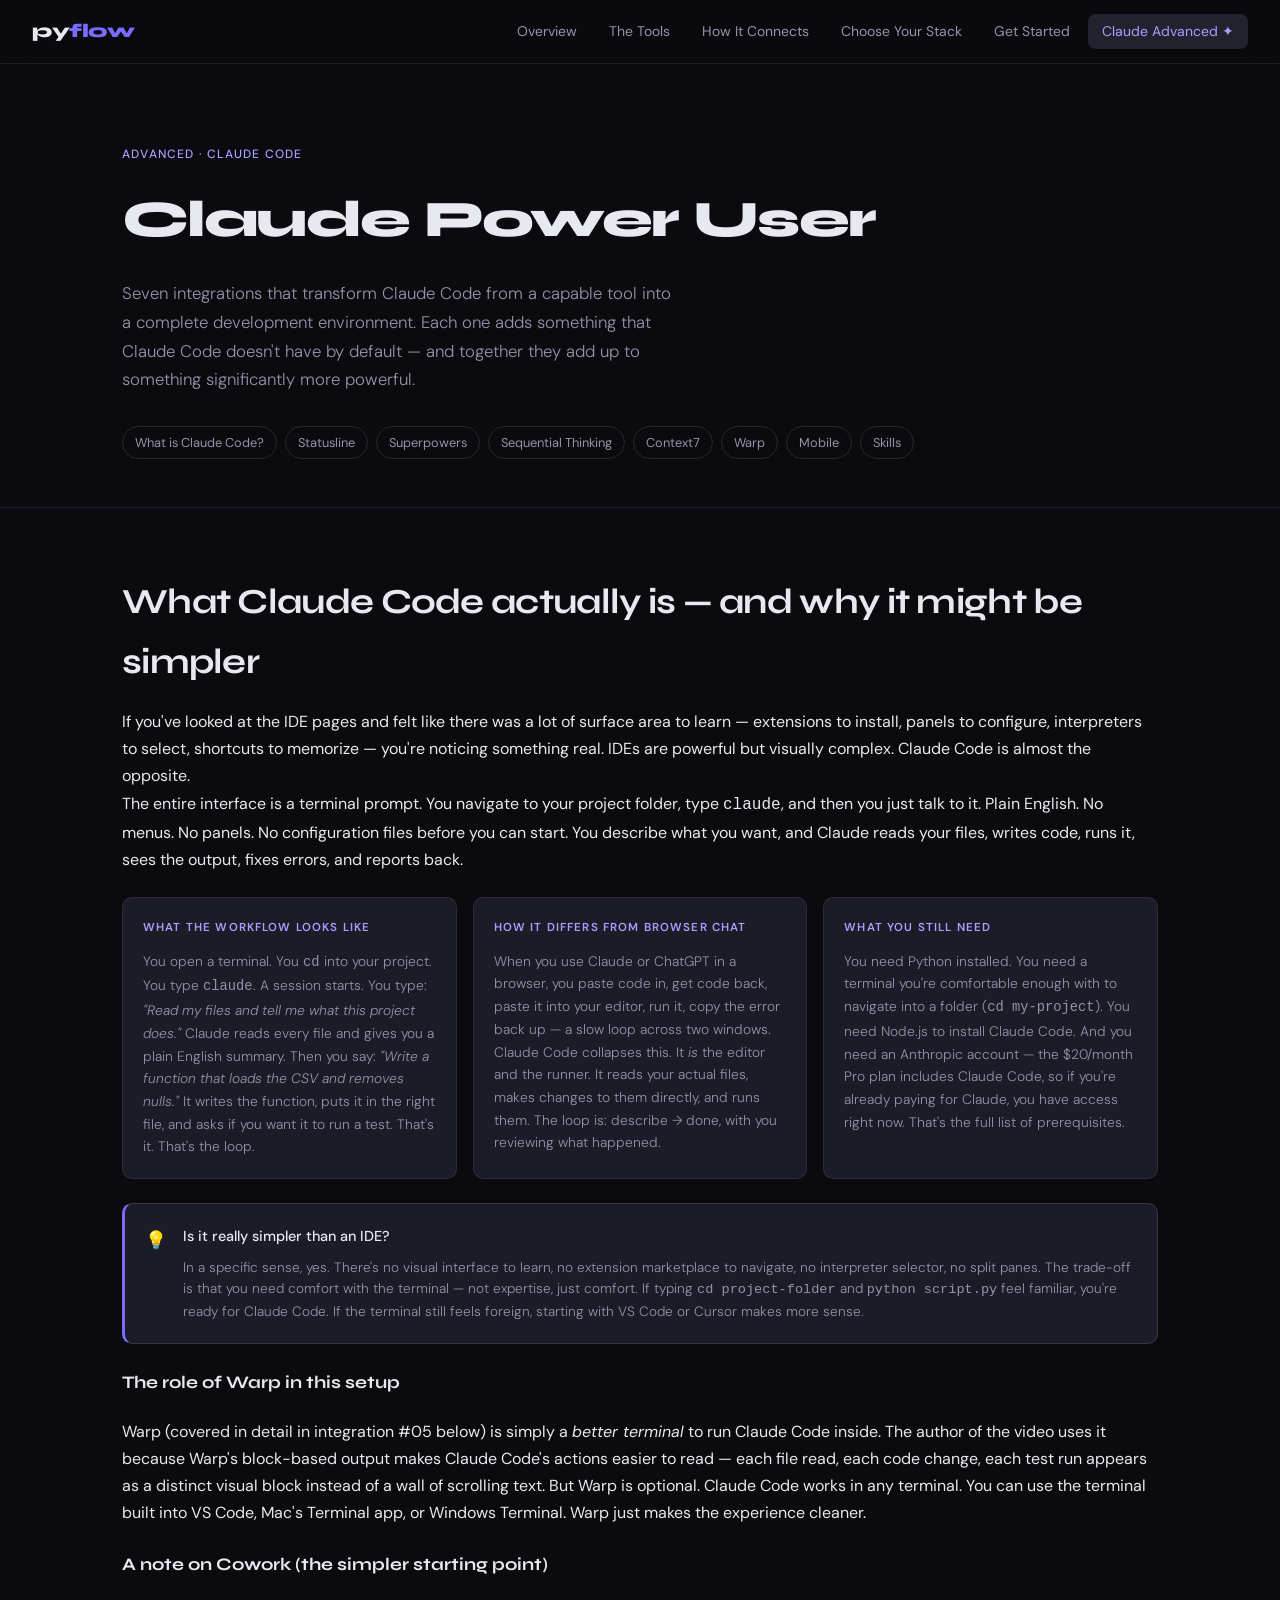
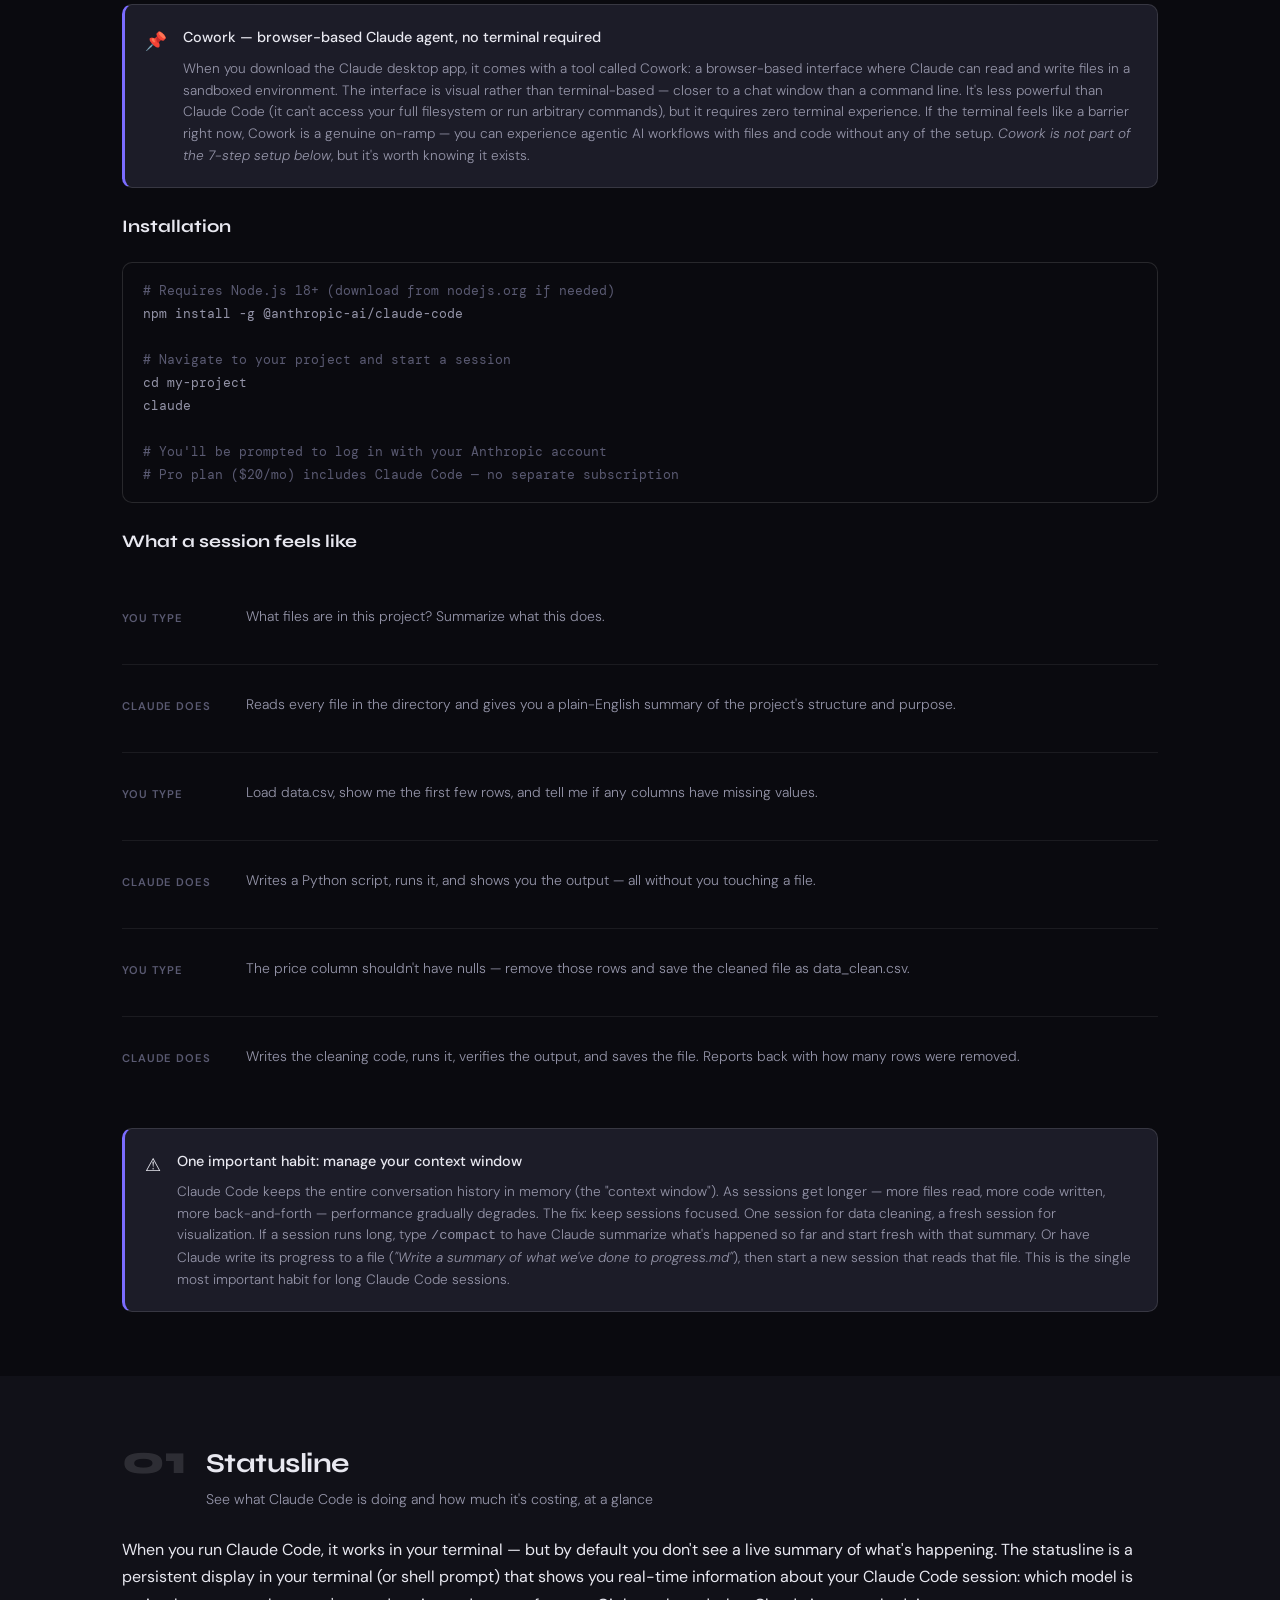
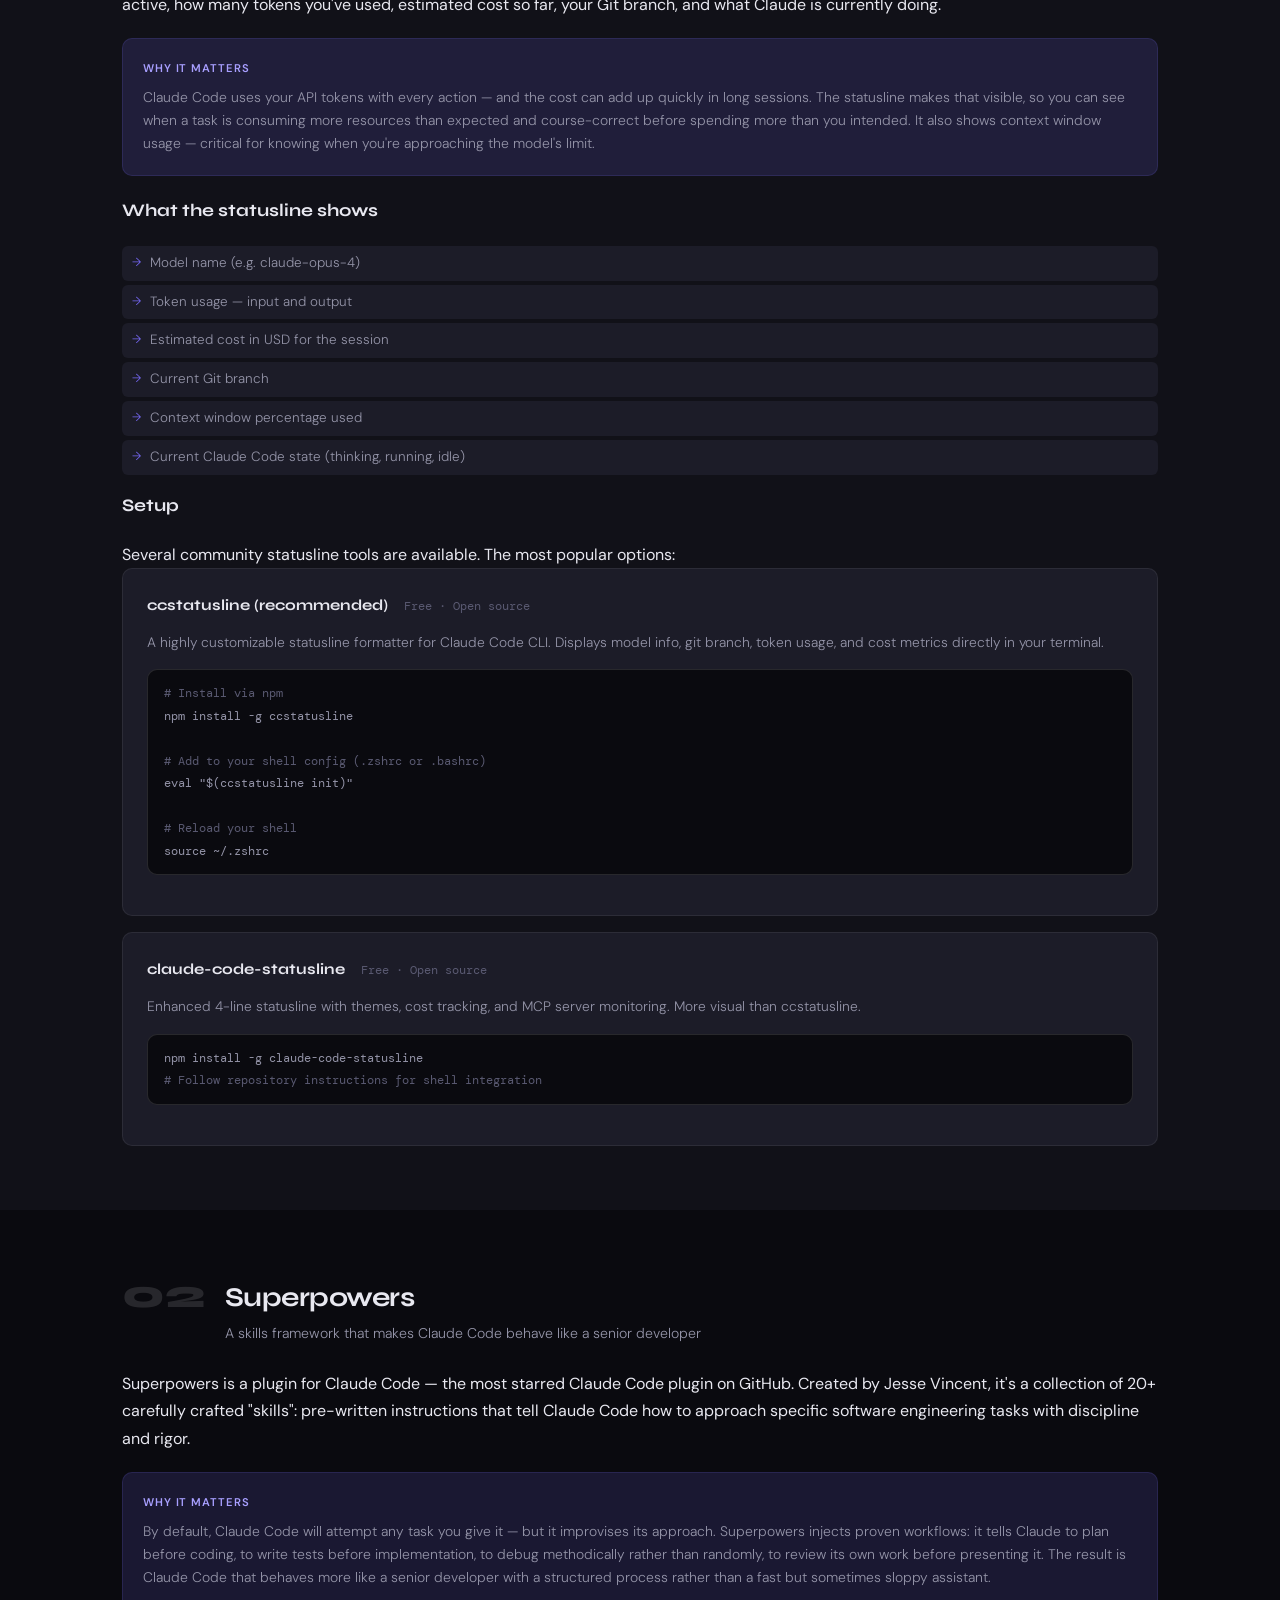
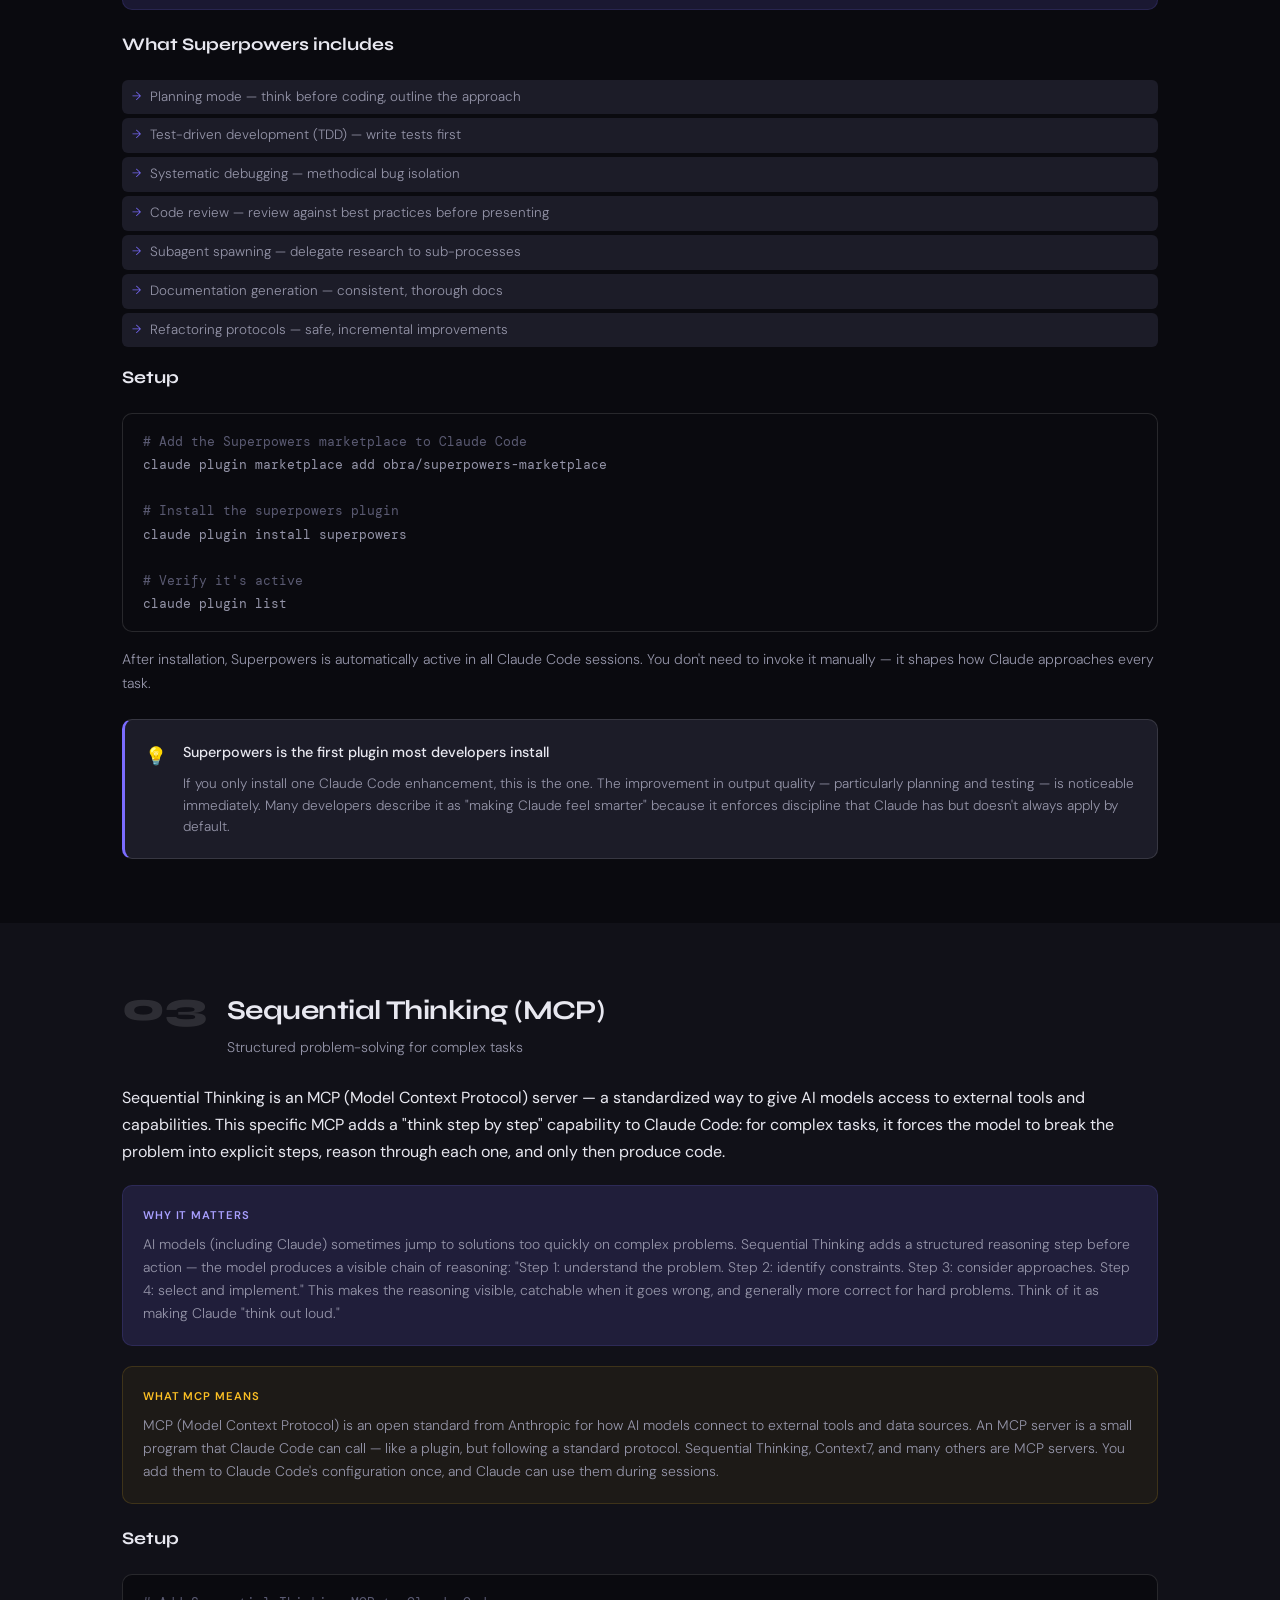
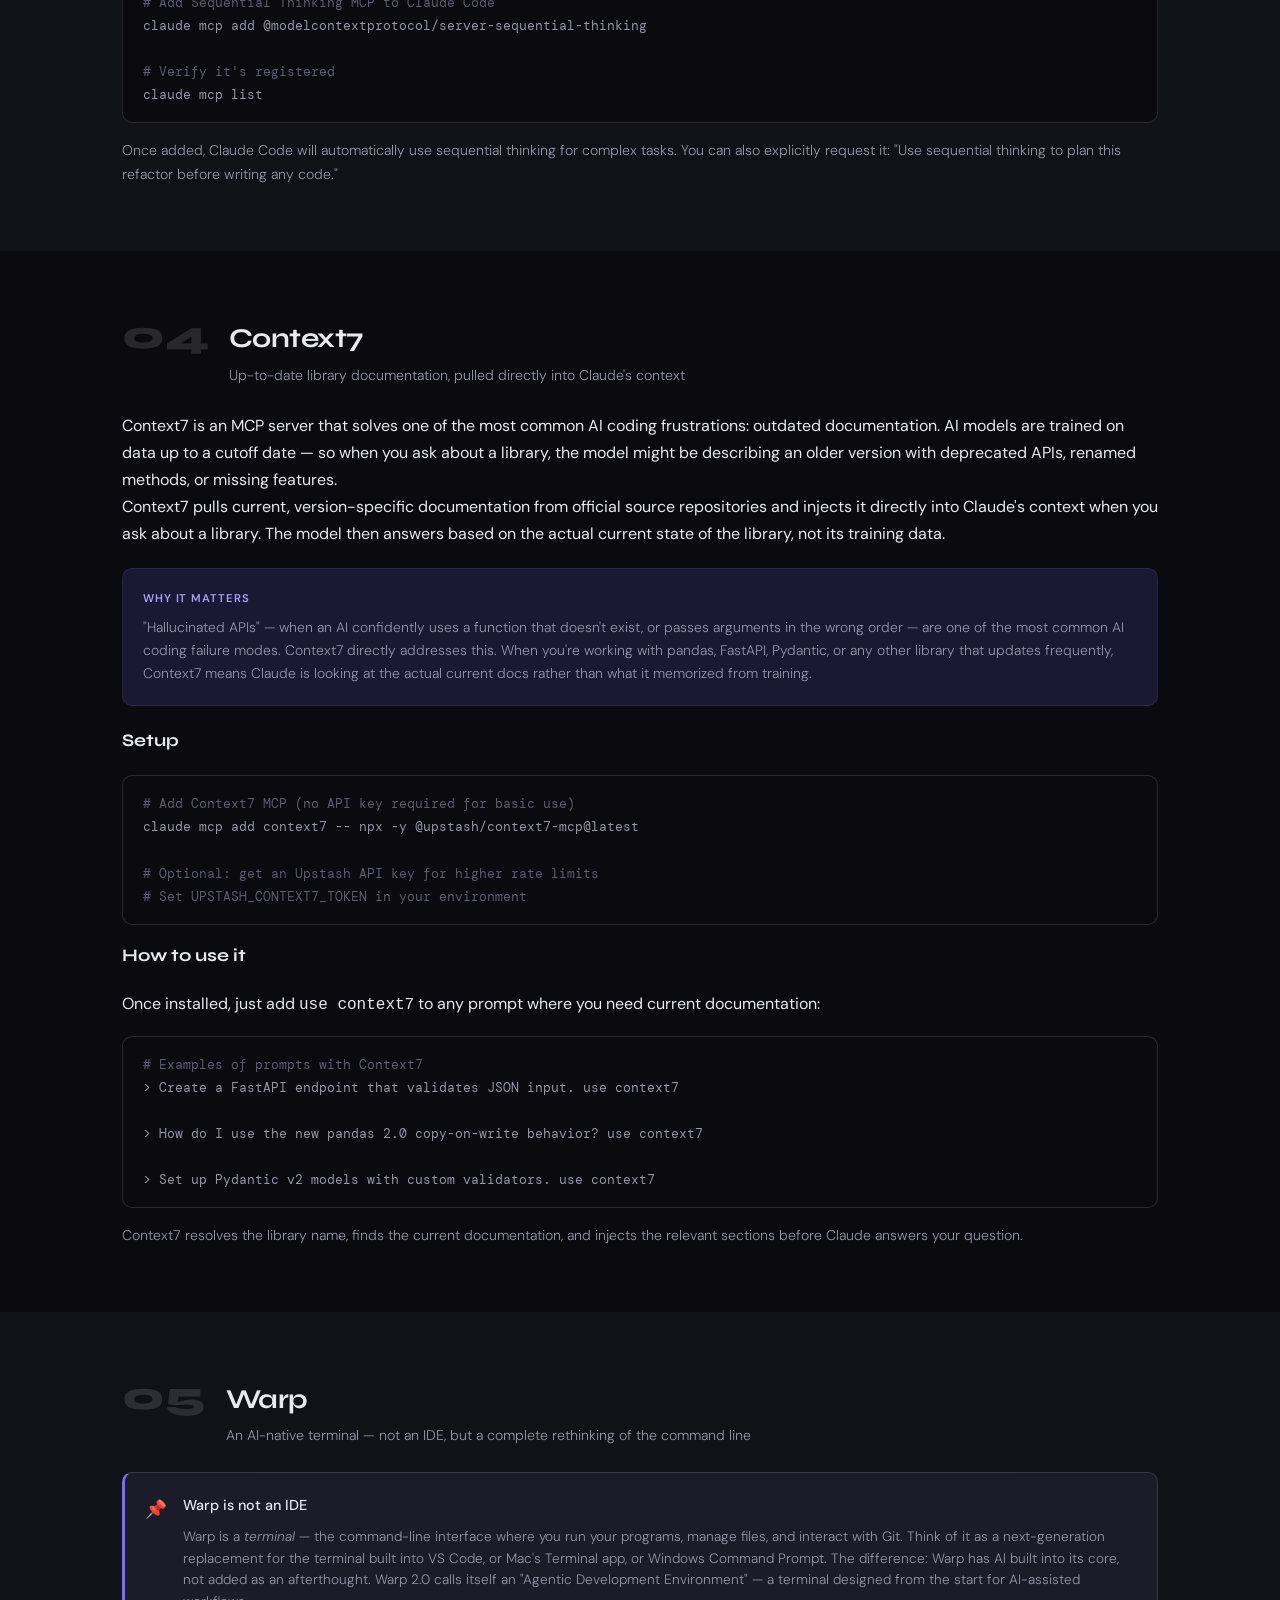
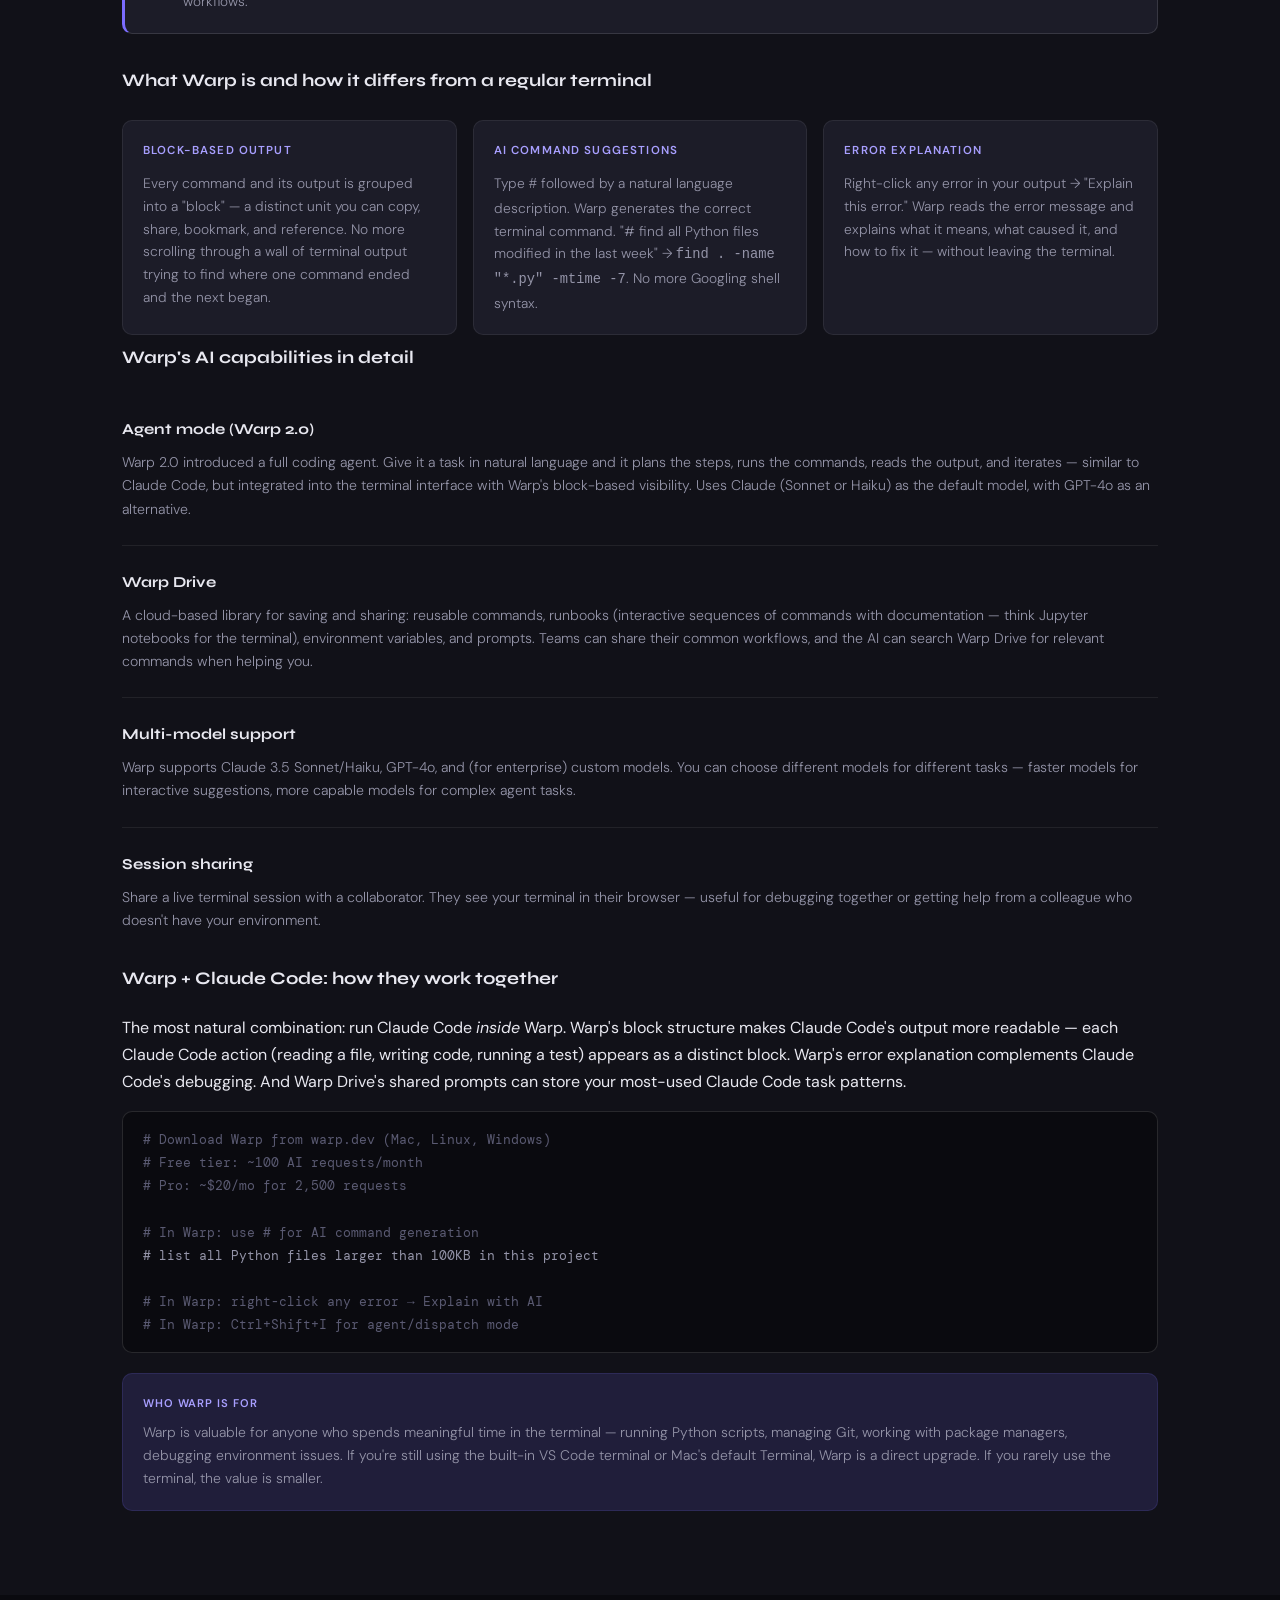
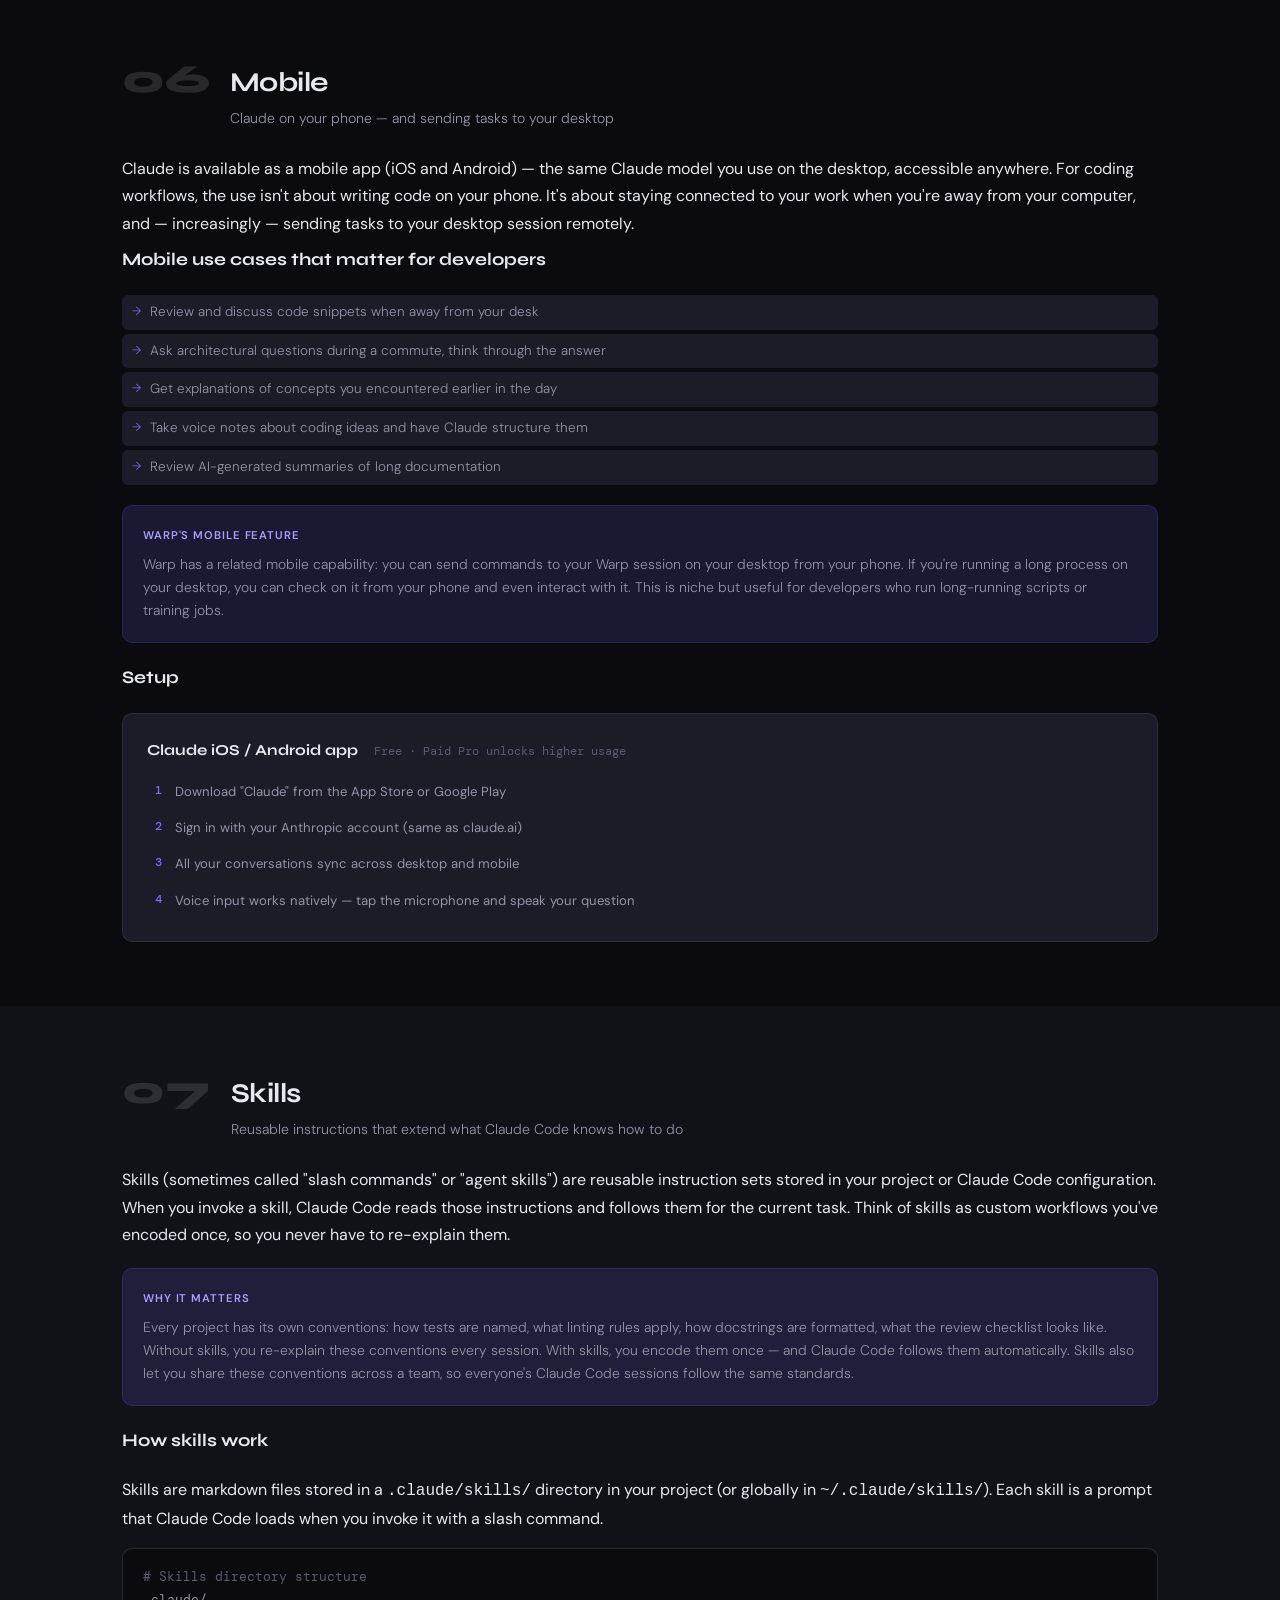
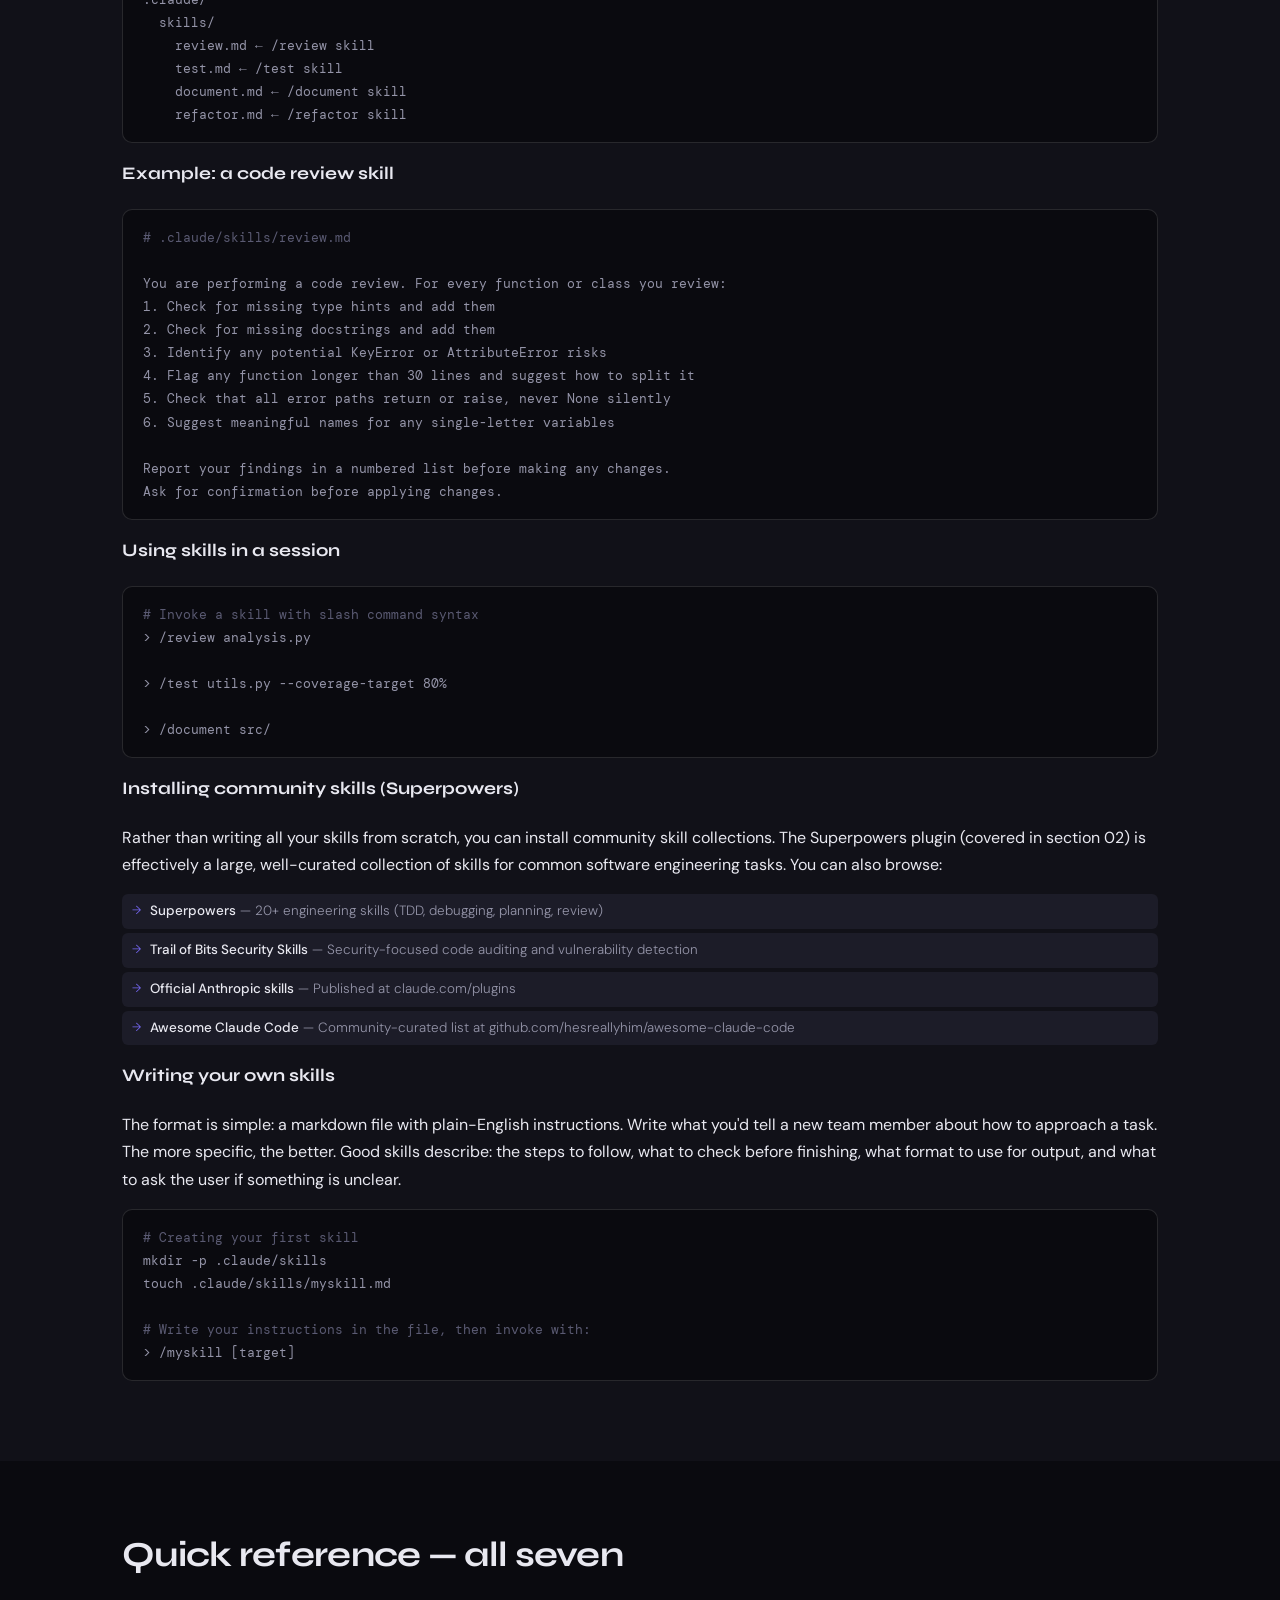
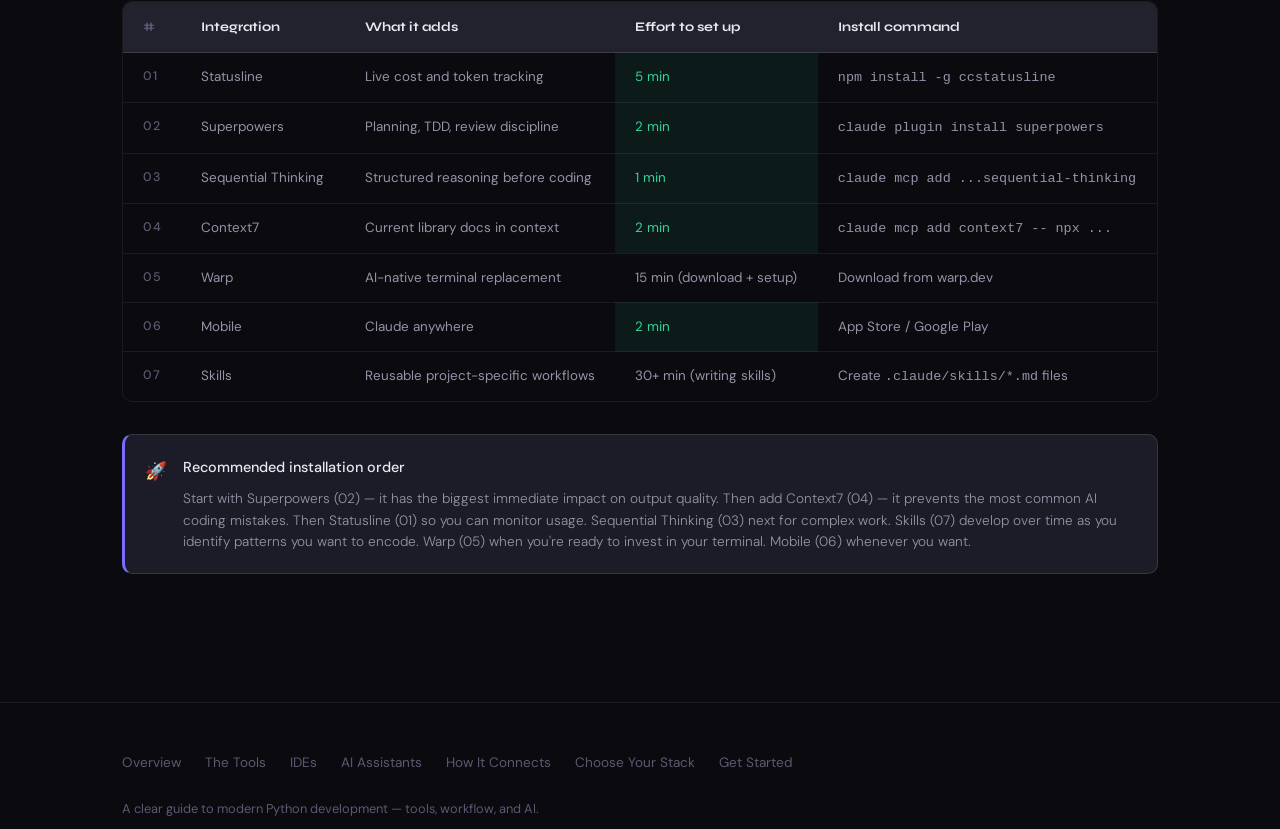
==== commit a5b17688: "Add files via upload" ====
--- a/claude-power.html
+++ b/claude-power.html
@@ -13,25 +13,23 @@
 
 <nav class="nav">
   <a href="index.html" class="nav-logo">py<span>flow</span></a>
-  <div class="nav-links">
+    <div class="nav-links">
     <a href="index.html">Overview</a>
     <a href="tools.html">The Tools</a>
-    <a href="ides.html">IDEs</a>
-    <a href="ai-assistants.html">AI Assistants</a>
     <a href="workflow.html">How It Connects</a>
     <a href="stacks.html">Choose Your Stack</a>
     <a href="start.html">Get Started</a>
+    <a href="claude-power.html" style="color: var(--accent2);">Claude Advanced ✦</a>
   </div>
   <button class="nav-mobile-toggle" onclick="toggleMobileNav()">☰</button>
 </nav>
 <div class="mobile-nav" id="mobileNav">
   <a href="index.html">Overview</a>
   <a href="tools.html">The Tools</a>
-  <a href="ides.html">IDEs</a>
-  <a href="ai-assistants.html">AI Assistants</a>
   <a href="workflow.html">How It Connects</a>
   <a href="stacks.html">Choose Your Stack</a>
   <a href="start.html">Get Started</a>
+  <a href="claude-power.html">Claude Advanced ✦</a>
 </div>
 
 <main>
@@ -57,35 +55,94 @@
 <!-- What is Claude Code -->
 <section class="tool-section" id="what-is-claude-code">
   <div class="container">
-    <h2 class="section-title">Starting point: What is Claude Code?</h2>
-    <p>Before the integrations make sense, you need to understand the base. Claude Code is Anthropic's terminal-based AI coding agent — not an IDE, not a chat interface, but a command-line tool that can read, write, and run files in your project autonomously.</p>
-
-    <div class="ide-explainer-grid">
+    <h2 class="section-title">What Claude Code actually is — and why it might be simpler</h2>
+
+    <p>If you've looked at the IDE pages and felt like there was a lot of surface area to learn — extensions to install, panels to configure, interpreters to select, shortcuts to memorize — you're noticing something real. IDEs are powerful but visually complex. Claude Code is almost the opposite.</p>
+
+    <p>The entire interface is a terminal prompt. You navigate to your project folder, type <code>claude</code>, and then you just talk to it. Plain English. No menus. No panels. No configuration files before you can start. You describe what you want, and Claude reads your files, writes code, runs it, sees the output, fixes errors, and reports back.</p>
+
+    <div class="ide-explainer-grid" style="margin: 1.5rem 0;">
       <div class="ide-explainer-card">
-        <div class="iec-label">How it differs from claude.ai</div>
-        <p>Claude.ai is a chat interface — you have a conversation. Claude Code is an agent — you give it tasks and it takes actions. It can list your files, read their contents, write new code, create files, run tests, read the output, and iterate. It's the difference between asking an assistant a question and giving one a task to complete.</p>
+        <div class="iec-label">What the workflow looks like</div>
+        <p>You open a terminal. You <code>cd</code> into your project. You type <code>claude</code>. A session starts. You type: <em>"Read my files and tell me what this project does."</em> Claude reads every file and gives you a plain English summary. Then you say: <em>"Write a function that loads the CSV and removes nulls."</em> It writes the function, puts it in the right file, and asks if you want it to run a test. That's it. That's the loop.</p>
       </div>
       <div class="ide-explainer-card">
-        <div class="iec-label">How it relates to your IDE</div>
-        <p>Claude Code runs in your terminal — independently of your IDE, or alongside it. You might have VS Code open on the left and a terminal running Claude Code on the right. Claude Code sees your files; VS Code shows you what it changed. They complement each other.</p>
+        <div class="iec-label">How it differs from browser chat</div>
+        <p>When you use Claude or ChatGPT in a browser, you paste code in, get code back, paste it into your editor, run it, copy the error back up — a slow loop across two windows. Claude Code collapses this. It <em>is</em> the editor and the runner. It reads your actual files, makes changes to them directly, and runs them. The loop is: describe → done, with you reviewing what happened.</p>
       </div>
       <div class="ide-explainer-card">
-        <div class="iec-label">The core capability</div>
-        <p>You describe a task in natural language. Claude Code reads your codebase for context, plans what to do, makes changes, runs the result, checks if it worked, and reports back. For the right tasks, this is dramatically faster than doing it yourself.</p>
-      </div>
-    </div>
-
-    <div class="code-block" style="margin-top: 1.5rem;">
-      <div class="code-comment"># Install Claude Code</div>
+        <div class="iec-label">What you still need</div>
+        <p>You need Python installed. You need a terminal you're comfortable enough with to navigate into a folder (<code>cd my-project</code>). You need Node.js to install Claude Code. And you need an Anthropic account — the $20/month Pro plan includes Claude Code, so if you're already paying for Claude, you have access right now. That's the full list of prerequisites.</p>
+      </div>
+    </div>
+
+    <div class="callout" style="margin-bottom: 1.5rem;">
+      <div class="callout-icon">💡</div>
+      <div>
+        <strong>Is it really simpler than an IDE?</strong>
+        <p>In a specific sense, yes. There's no visual interface to learn, no extension marketplace to navigate, no interpreter selector, no split panes. The trade-off is that you need comfort with the terminal — not expertise, just comfort. If typing <code>cd project-folder</code> and <code>python script.py</code> feel familiar, you're ready for Claude Code. If the terminal still feels foreign, starting with VS Code or Cursor makes more sense.</p>
+      </div>
+    </div>
+
+    <h3 class="sub-section-title">The role of Warp in this setup</h3>
+    <p>Warp (covered in detail in integration #05 below) is simply a <em>better terminal</em> to run Claude Code inside. The author of the video uses it because Warp's block-based output makes Claude Code's actions easier to read — each file read, each code change, each test run appears as a distinct visual block instead of a wall of scrolling text. But Warp is optional. Claude Code works in any terminal. You can use the terminal built into VS Code, Mac's Terminal app, or Windows Terminal. Warp just makes the experience cleaner.</p>
+
+    <h3 class="sub-section-title" style="margin-top: 1.5rem;">A note on Cowork (the simpler starting point)</h3>
+    <div class="callout">
+      <div class="callout-icon">📌</div>
+      <div>
+        <strong>Cowork — browser-based Claude agent, no terminal required</strong>
+        <p>When you download the Claude desktop app, it comes with a tool called Cowork: a browser-based interface where Claude can read and write files in a sandboxed environment. The interface is visual rather than terminal-based — closer to a chat window than a command line. It's less powerful than Claude Code (it can't access your full filesystem or run arbitrary commands), but it requires zero terminal experience. If the terminal feels like a barrier right now, Cowork is a genuine on-ramp — you can experience agentic AI workflows with files and code without any of the setup. <em>Cowork is not part of the 7-step setup below</em>, but it's worth knowing it exists.</p>
+      </div>
+    </div>
+
+    <h3 class="sub-section-title" style="margin-top: 1.5rem;">Installation</h3>
+    <div class="code-block">
+      <div class="code-comment"># Requires Node.js 18+ (download from nodejs.org if needed)</div>
       npm install -g @anthropic-ai/claude-code<br><br>
       <div class="code-comment"># Navigate to your project and start a session</div>
       cd my-project<br>
       claude<br><br>
-      <div class="code-comment"># Claude Code opens — you describe what you want</div>
-      > Write tests for all functions in analysis.py and run them
-    </div>
-
-    <p style="margin-top: 1.25rem; color: var(--text2); font-size: 0.9rem; font-weight: 300;">Requires: Node.js 18+, an Anthropic API key (set as <code>ANTHROPIC_API_KEY</code> environment variable).</p>
+      <div class="code-comment"># You'll be prompted to log in with your Anthropic account</div>
+      <div class="code-comment"># Pro plan ($20/mo) includes Claude Code — no separate subscription</div>
+    </div>
+
+    <h3 class="sub-section-title" style="margin-top: 1.5rem;">What a session feels like</h3>
+    <div class="session-flow" style="margin-top: 0.5rem;">
+      <div class="session-moment">
+        <div class="sm-time">You type</div>
+        <div class="sm-content"><p>What files are in this project? Summarize what this does.</p></div>
+      </div>
+      <div class="session-moment">
+        <div class="sm-time">Claude does</div>
+        <div class="sm-content"><p>Reads every file in the directory and gives you a plain-English summary of the project's structure and purpose.</p></div>
+      </div>
+      <div class="session-moment">
+        <div class="sm-time">You type</div>
+        <div class="sm-content"><p>Load data.csv, show me the first few rows, and tell me if any columns have missing values.</p></div>
+      </div>
+      <div class="session-moment">
+        <div class="sm-time">Claude does</div>
+        <div class="sm-content"><p>Writes a Python script, runs it, and shows you the output — all without you touching a file.</p></div>
+      </div>
+      <div class="session-moment">
+        <div class="sm-time">You type</div>
+        <div class="sm-content"><p>The price column shouldn't have nulls — remove those rows and save the cleaned file as data_clean.csv.</p></div>
+      </div>
+      <div class="session-moment">
+        <div class="sm-time">Claude does</div>
+        <div class="sm-content"><p>Writes the cleaning code, runs it, verifies the output, and saves the file. Reports back with how many rows were removed.</p></div>
+      </div>
+    </div>
+
+    <div class="callout" style="margin-top: 1.5rem;">
+      <div class="callout-icon">⚠</div>
+      <div>
+        <strong>One important habit: manage your context window</strong>
+        <p>Claude Code keeps the entire conversation history in memory (the "context window"). As sessions get longer — more files read, more code written, more back-and-forth — performance gradually degrades. The fix: keep sessions focused. One session for data cleaning, a fresh session for visualization. If a session runs long, type <code>/compact</code> to have Claude summarize what's happened so far and start fresh with that summary. Or have Claude write its progress to a file (<em>"Write a summary of what we've done to progress.md"</em>), then start a new session that reads that file. This is the single most important habit for long Claude Code sessions.</p>
+      </div>
+    </div>
+
   </div>
 </section>
 
--- a/style.css
+++ b/style.css
@@ -653,6 +653,24 @@
   font-style: italic;
 }
 
+.tool-card-link {
+  text-decoration: none;
+  color: inherit;
+  display: block;
+  cursor: pointer;
+}
+.tool-card-link:hover { border-color: var(--accent); transform: translateY(-2px); }
+.tool-card-link:hover .tool-card-cta { color: var(--accent); }
+
+.tool-card-cta {
+  font-size: 0.8rem;
+  font-weight: 500;
+  color: var(--accent2);
+  padding-top: 0.75rem;
+  margin-top: 0.75rem;
+  transition: color 0.15s;
+}
+
 /* Code block */
 .code-block {
   font-family: 'DM Mono', monospace;
@@ -1204,8 +1222,84 @@
 .footer-note { font-size: 0.8rem; color: var(--text3); }
 
 /* ===========================
-   ANIMATIONS
-   =========================== */
+   LEVELS SECTION
+   =========================== */
+.levels-section {
+  padding: 5rem 0;
+  background: var(--bg2);
+}
+
+.levels-list {
+  display: flex;
+  flex-direction: column;
+  gap: 0;
+  border: 1px solid var(--border);
+  border-radius: var(--radius-lg);
+  overflow: hidden;
+}
+
+.level-item {
+  display: flex;
+  gap: 1.5rem;
+  padding: 1.75rem;
+  border-bottom: 1px solid var(--border);
+  align-items: flex-start;
+  transition: background 0.15s;
+}
+.level-item:last-child { border-bottom: none; }
+.level-item:hover { background: rgba(255,255,255,0.02); }
+
+.level-badge {
+  font-family: 'DM Mono', monospace;
+  font-size: 0.7rem;
+  font-weight: 500;
+  padding: 4px 10px;
+  border-radius: 99px;
+  flex-shrink: 0;
+  white-space: nowrap;
+  margin-top: 4px;
+  min-width: 80px;
+  text-align: center;
+}
+
+.level-0 .level-badge { background: rgba(148,148,168,0.12); color: var(--text3); border: 1px solid var(--border2); }
+.level-2 .level-badge { background: rgba(123,108,255,0.1); color: var(--accent2); border: 1px solid rgba(123,108,255,0.2); }
+.level-3 .level-badge { background: rgba(6,182,212,0.1); color: #67e8f9; border: 1px solid rgba(6,182,212,0.2); }
+.level-4 .level-badge { background: rgba(52,211,153,0.1); color: var(--good); border: 1px solid rgba(52,211,153,0.2); }
+.level-5 .level-badge { background: rgba(251,191,36,0.1); color: var(--neutral); border: 1px solid rgba(251,191,36,0.2); }
+
+.level-content h3 {
+  font-family: 'Syne', sans-serif;
+  font-size: 1rem;
+  font-weight: 700;
+  margin-bottom: 0.5rem;
+  color: var(--text);
+}
+.level-content p {
+  font-size: 0.87rem;
+  color: var(--text2);
+  font-weight: 300;
+  line-height: 1.65;
+  margin-bottom: 0.5rem;
+}
+.level-content p strong { color: var(--text); font-weight: 500; }
+.level-content p:last-child { margin-bottom: 0; }
+
+.level-note {
+  font-size: 0.78rem;
+  color: var(--text3);
+  font-style: italic;
+  padding: 6px 10px;
+  background: rgba(255,255,255,0.03);
+  border-radius: 6px;
+  margin-top: 0.5rem;
+}
+
+@media (max-width: 600px) {
+  .level-item { flex-direction: column; gap: 0.75rem; }
+}
+
+
 @media (prefers-reduced-motion: no-preference) {
   .cat-card, .qn-card, .tool-card, .stack-card {
     animation: fadeUp 0.4s ease both;
@@ -1238,3 +1332,57 @@
   .diagram-row { flex-direction: column; }
   .compare-table th, .compare-table td { padding: 0.6rem 0.875rem; }
 }
+
+/* ===========================
+   TRY IT OUT SECTIONS
+   =========================== */
+.tryit-steps {
+  display: flex;
+  flex-direction: column;
+  gap: 0;
+  border: 1px solid var(--border);
+  border-radius: var(--radius-lg);
+  overflow: hidden;
+  margin-bottom: 1.5rem;
+}
+
+.tryit-step {
+  display: flex;
+  gap: 1.5rem;
+  padding: 1.5rem 1.75rem;
+  border-bottom: 1px solid var(--border);
+  align-items: flex-start;
+}
+.tryit-step:last-child { border-bottom: none; }
+
+.ts-badge {
+  font-size: 0.68rem;
+  font-weight: 600;
+  text-transform: uppercase;
+  letter-spacing: 0.08em;
+  color: var(--accent2);
+  background: var(--accent-glow);
+  border: 1px solid rgba(123,108,255,0.2);
+  border-radius: 99px;
+  padding: 3px 10px;
+  flex-shrink: 0;
+  white-space: nowrap;
+  margin-top: 3px;
+  height: fit-content;
+}
+
+.ts-body p {
+  font-size: 0.87rem;
+  color: var(--text2);
+  font-weight: 300;
+  line-height: 1.65;
+  margin-bottom: 0.75rem;
+}
+.ts-body p:last-child { margin-bottom: 0; }
+.ts-body p strong { color: var(--text); font-weight: 500; }
+.ts-body p em { color: var(--text2); font-style: italic; }
+.ts-body code { font-family: 'DM Mono', monospace; font-size: 0.85em; color: var(--accent2); }
+
+@media (max-width: 600px) {
+  .tryit-step { flex-direction: column; gap: 0.75rem; }
+}
